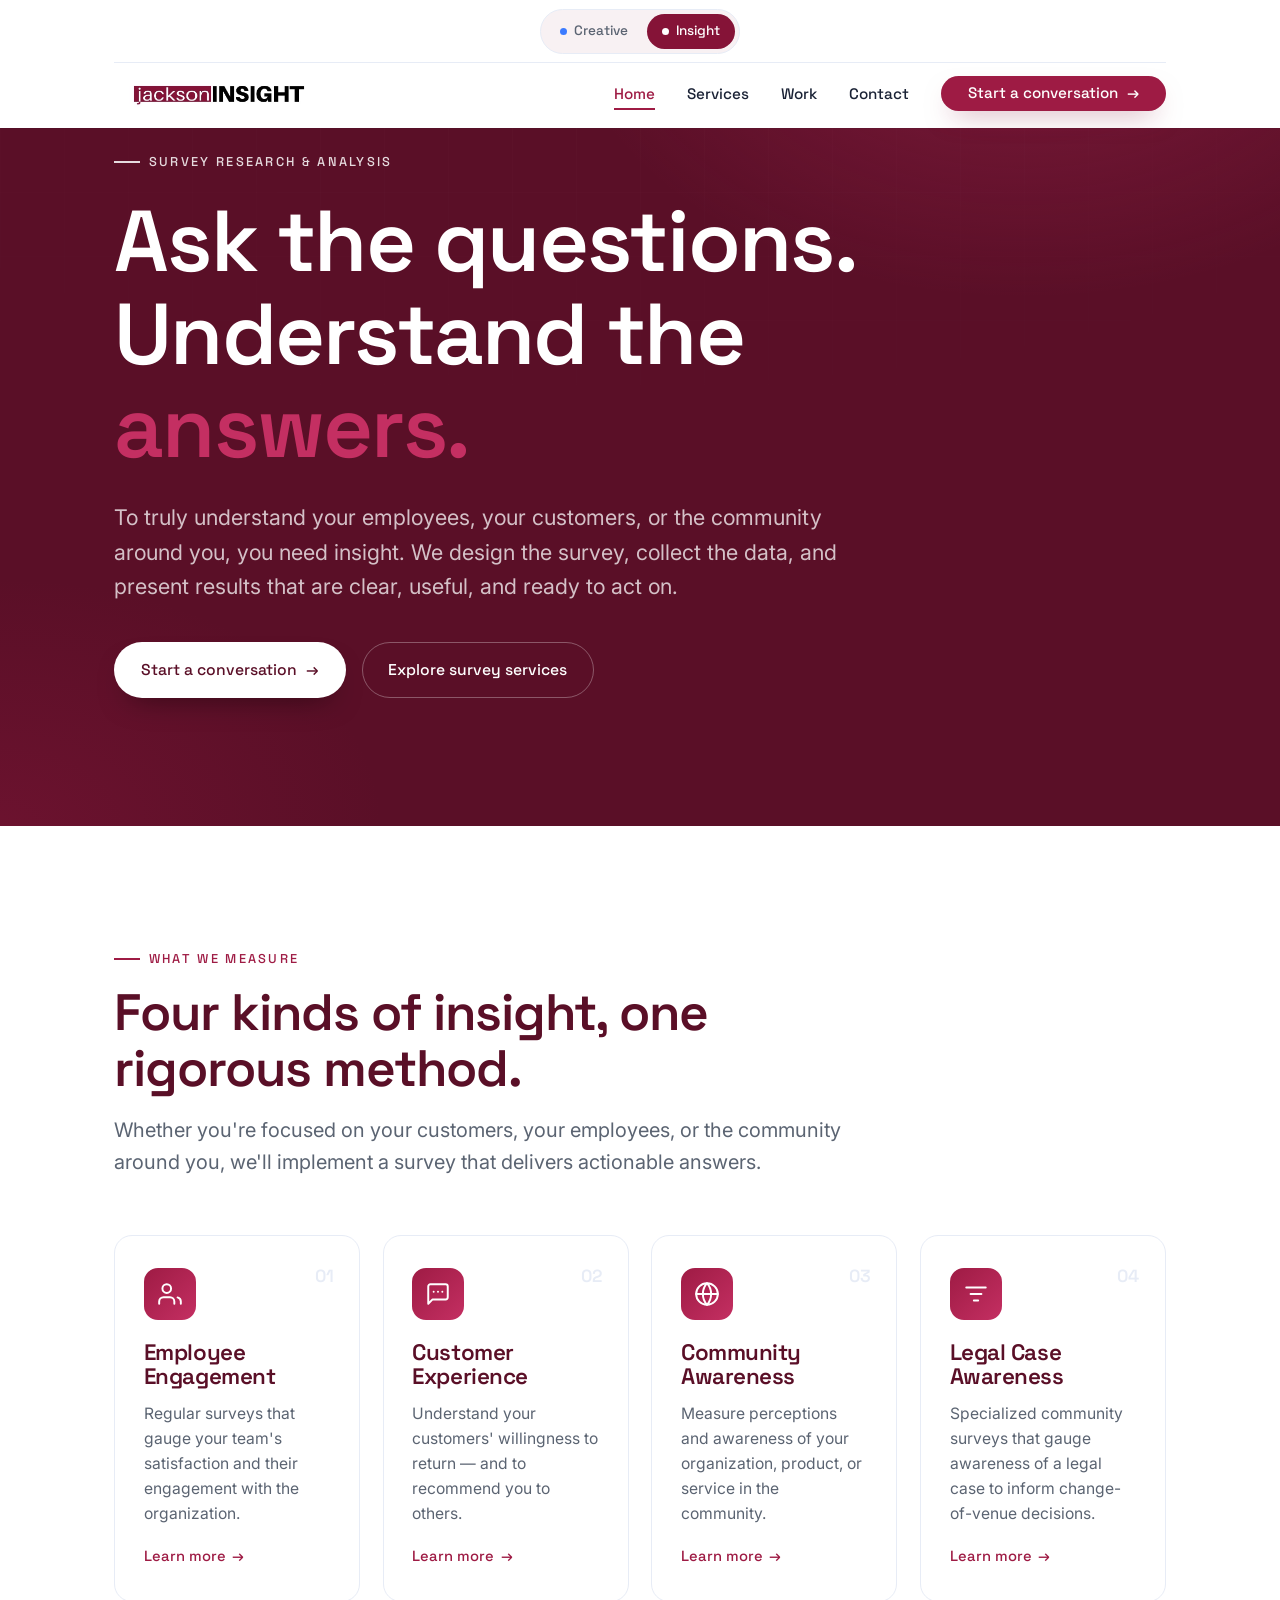
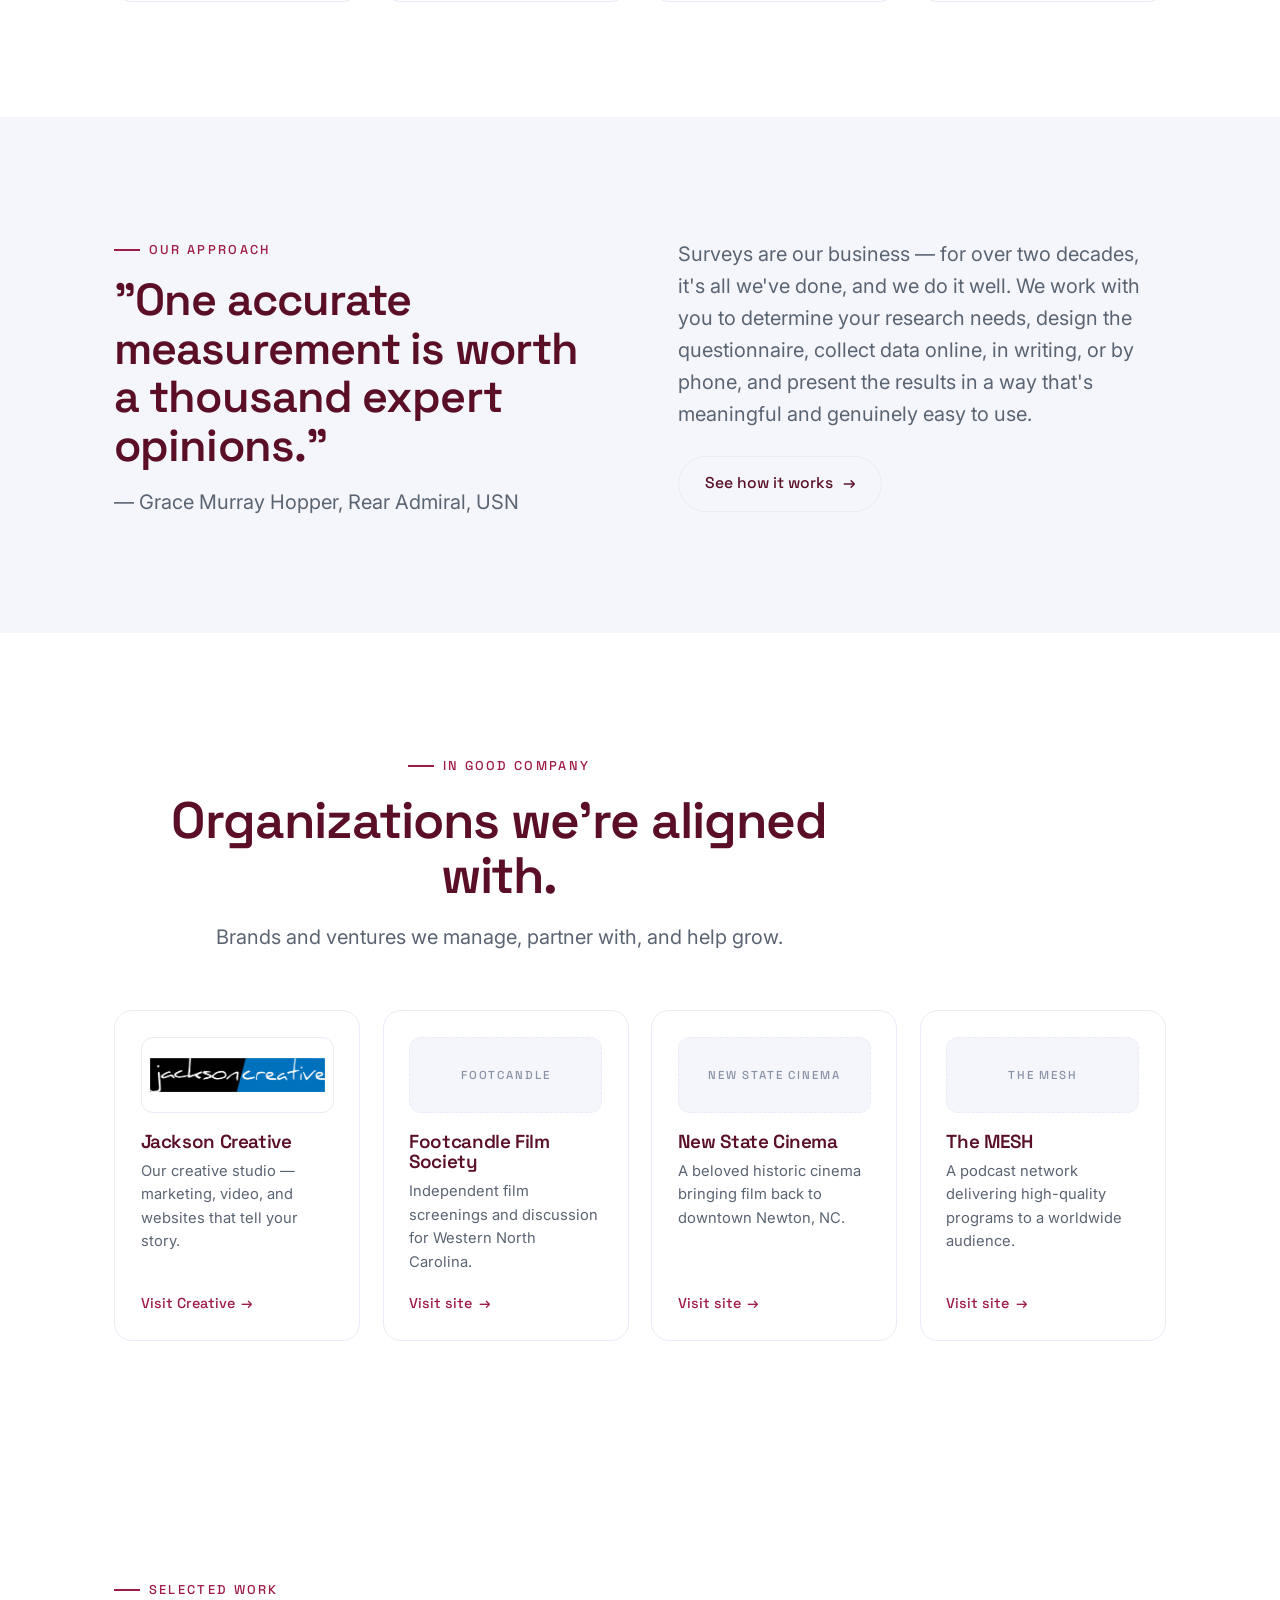
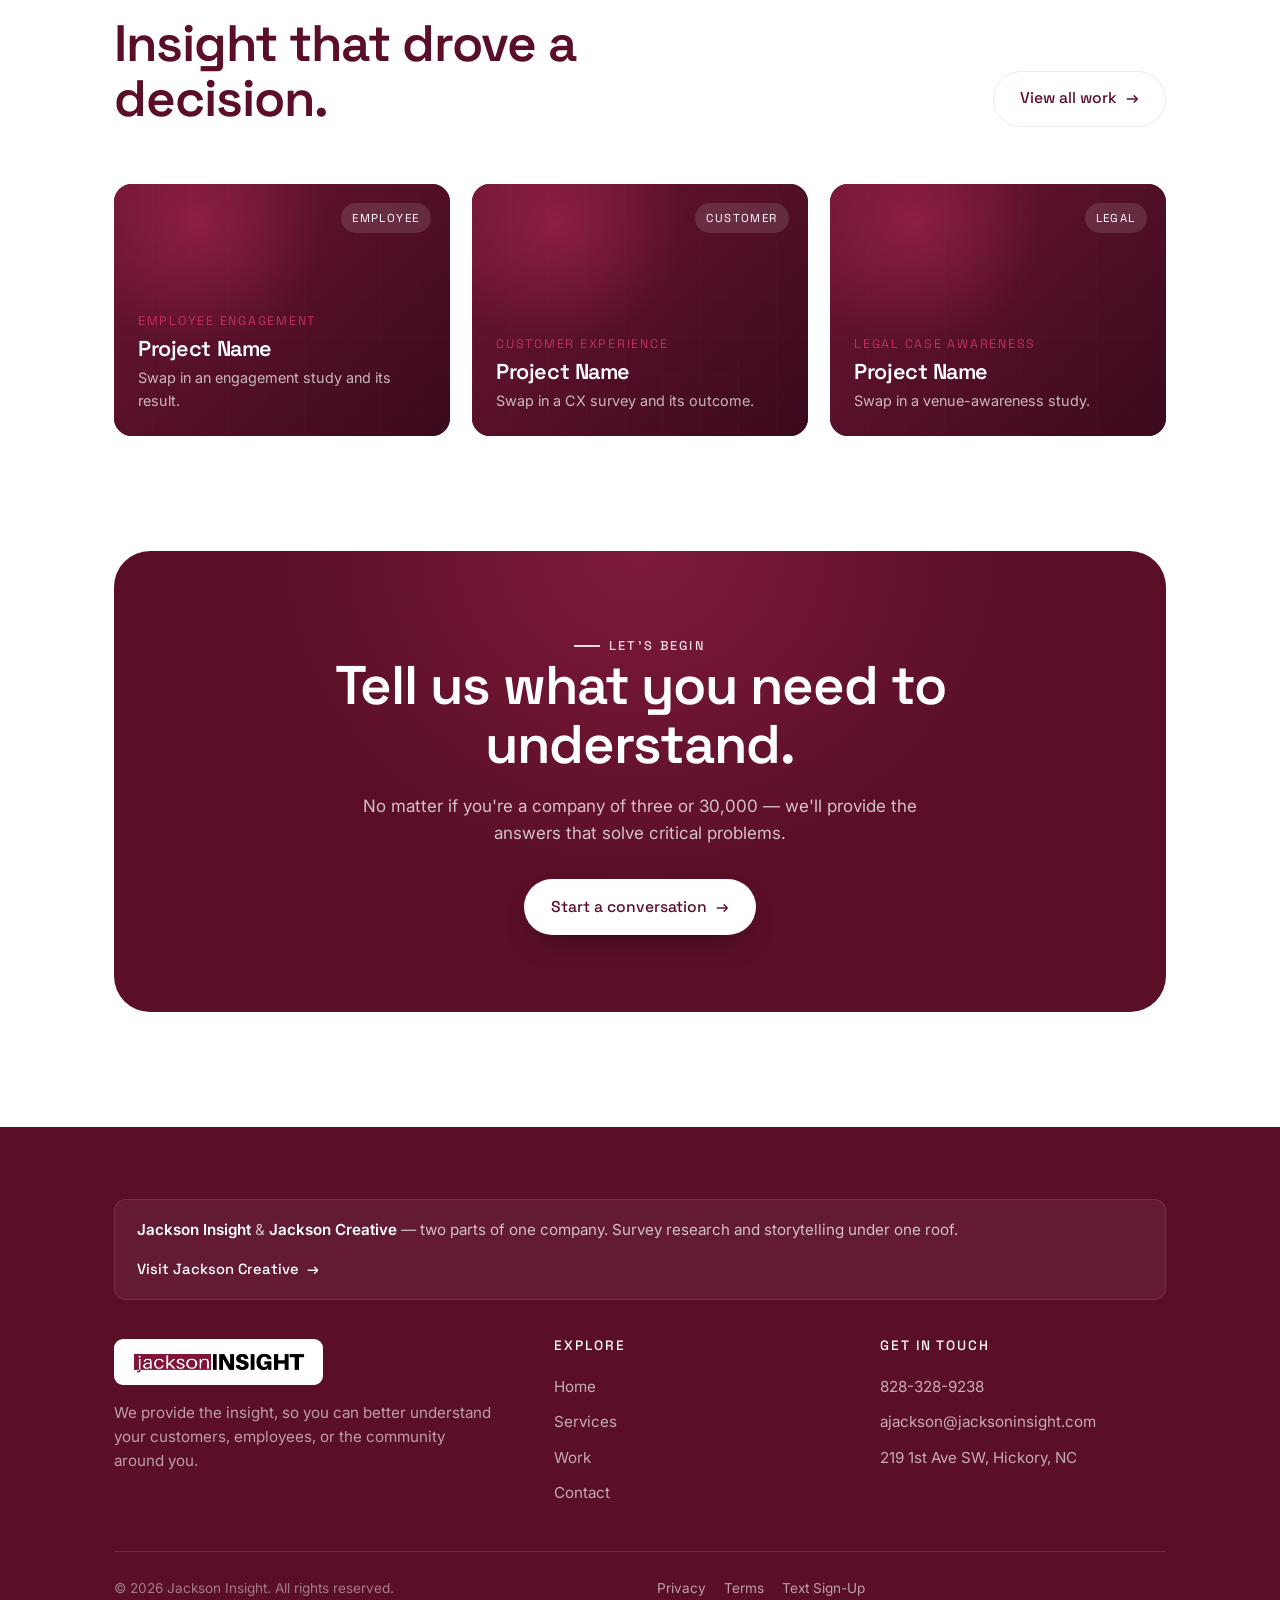
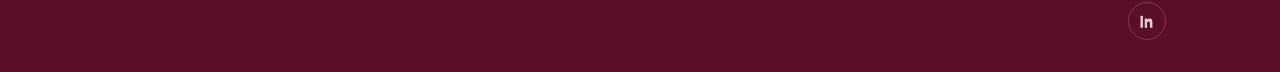
==== insight/index.html @ 883b77e4 "Initial commit: Jackson Creative + Jackson Insight website" ====
<!DOCTYPE html>
<html lang="en">
<head>
<meta charset="UTF-8" />
<meta name="viewport" content="width=device-width, initial-scale=1" />
<title>Jackson Insight — Ask the Questions. Understand the Answers.</title>
<meta name="description" content="Jackson Insight is a survey research firm in Hickory, NC. We design, run, and analyze surveys that give you actionable insight into your employees, customers, and community." />
<meta property="og:title" content="Jackson Insight — Ask the Questions. Understand the Answers." />
<meta property="og:description" content="Survey research that turns questions into actionable answers." />
<meta property="og:type" content="website" />
<link rel="preconnect" href="https://fonts.googleapis.com" />
<link rel="preconnect" href="https://fonts.gstatic.com" crossorigin />
<link href="https://fonts.googleapis.com/css2?family=Inter:wght@400;500;600&family=Space+Grotesk:wght@400;500;600;700&display=swap" rel="stylesheet" />
<link rel="stylesheet" href="../assets/styles.css" />
</head>
<body class="theme-insight">

<!-- ===== Header ===== -->
<header class="site-header">
  <div class="wrap">
    <a class="brand" href="index.html" aria-label="Jackson Insight home">
      <span class="logo-badge"><img src="../assets/jackson-insight-logo.png" alt="Jackson Insight" /></span>
    </a>
    <div class="brand-switch" role="group" aria-label="Switch between Jackson companies">
      <a class="bs-opt" data-brand="creative" href="../index.html"><span class="dot"></span>Creative</a>
      <a class="bs-opt active" data-brand="insight" href="index.html" aria-current="page"><span class="dot"></span>Insight</a>
    </div>
    <nav class="nav" aria-label="Primary">
      <button class="nav-toggle" aria-label="Toggle menu" aria-expanded="false"><span></span><span></span><span></span></button>
      <ul class="nav-links">
        <li><a href="index.html" class="active">Home</a></li>
        <li><a href="services.html">Services</a></li>
        <li><a href="work.html">Work</a></li>
        <li><a href="contact.html">Contact</a></li>
        <li><a href="contact.html" class="btn btn-primary">Start a conversation <span class="arrow">→</span></a></li>
      </ul>
    </nav>
  </div>
</header>

<main>
<!-- ===== Hero ===== -->
<section class="hero">
  <div class="wrap">
    <span class="eyebrow on-dark reveal">Survey research &amp; analysis</span>
    <h1 class="reveal d1">Ask the questions.<br>Understand the <span class="accent">answers.</span></h1>
    <p class="lead reveal d2">To truly understand your employees, your customers, or the community around you, you need insight. We design the survey, collect the data, and present results that are clear, useful, and ready to act on.</p>
    <div class="cta-row reveal d3">
      <a href="contact.html" class="btn btn-primary">Start a conversation <span class="arrow">→</span></a>
      <a href="services.html" class="btn btn-ghost">Explore survey services</a>
    </div>
  </div>
</section>

<!-- ===== Services ===== -->
<section class="section" id="services">
  <div class="wrap">
    <div class="section-head reveal">
      <span class="eyebrow">What we measure</span>
      <h2>Four kinds of insight, one rigorous method.</h2>
      <p class="lead">Whether you're focused on your customers, your employees, or the community around you, we'll implement a survey that delivers actionable answers.</p>
    </div>
    <div class="grid cols-4">

      <article class="svc-card reveal">
        <span class="num">01</span>
        <div class="icon" aria-hidden="true">
          <svg viewBox="0 0 24 24" fill="none" stroke="currentColor" stroke-width="1.8" stroke-linecap="round" stroke-linejoin="round"><path d="M16 21v-2a4 4 0 00-4-4H6a4 4 0 00-4 4v2"/><circle cx="9" cy="7" r="4"/><path d="M22 21v-2a4 4 0 00-3-3.87"/></svg>
        </div>
        <h3>Employee Engagement</h3>
        <p>Regular surveys that gauge your team's satisfaction and their engagement with the organization.</p>
        <a href="services.html#employee" class="more">Learn more <span class="arrow">→</span></a>
      </article>

      <article class="svc-card reveal d1">
        <span class="num">02</span>
        <div class="icon" aria-hidden="true">
          <svg viewBox="0 0 24 24" fill="none" stroke="currentColor" stroke-width="1.8" stroke-linecap="round" stroke-linejoin="round"><path d="M21 15a2 2 0 01-2 2H7l-4 4V5a2 2 0 012-2h14a2 2 0 012 2z"/><path d="M8 10h.01M12 10h.01M16 10h.01"/></svg>
        </div>
        <h3>Customer Experience</h3>
        <p>Understand your customers' willingness to return — and to recommend you to others.</p>
        <a href="services.html#customer" class="more">Learn more <span class="arrow">→</span></a>
      </article>

      <article class="svc-card reveal d2">
        <span class="num">03</span>
        <div class="icon" aria-hidden="true">
          <svg viewBox="0 0 24 24" fill="none" stroke="currentColor" stroke-width="1.8" stroke-linecap="round" stroke-linejoin="round"><circle cx="12" cy="12" r="10"/><path d="M2 12h20"/><path d="M12 2a15 15 0 010 20 15 15 0 010-20z"/></svg>
        </div>
        <h3>Community Awareness</h3>
        <p>Measure perceptions and awareness of your organization, product, or service in the community.</p>
        <a href="services.html#community" class="more">Learn more <span class="arrow">→</span></a>
      </article>

      <article class="svc-card reveal d3">
        <span class="num">04</span>
        <div class="icon" aria-hidden="true">
          <svg viewBox="0 0 24 24" fill="none" stroke="currentColor" stroke-width="1.8" stroke-linecap="round" stroke-linejoin="round"><path d="M3 6h18M7 12h10M10 18h4"/></svg>
        </div>
        <h3>Legal Case Awareness</h3>
        <p>Specialized community surveys that gauge awareness of a legal case to inform change-of-venue decisions.</p>
        <a href="services.html#legal" class="more">Learn more <span class="arrow">→</span></a>
      </article>

    </div>
  </div>
</section>

<!-- ===== Approach ===== -->
<section class="section" style="background:var(--off-white);">
  <div class="wrap">
    <div class="grid cols-2" style="align-items:center; gap:clamp(2rem,6vw,5rem);">
      <div class="reveal">
        <span class="eyebrow">Our approach</span>
        <h2 style="font-size:clamp(1.9rem,4vw,2.8rem); margin-top:1rem;">"One accurate measurement is worth a thousand expert opinions."</h2>
        <p class="lead" style="margin-top:1rem;">— Grace Murray Hopper, Rear Admiral, USN</p>
      </div>
      <div class="reveal d1">
        <p class="lead">Surveys are our business — for over two decades, it's all we've done, and we do it well. We work with you to determine your research needs, design the questionnaire, collect data online, in writing, or by phone, and present the results in a way that's meaningful and genuinely easy to use.</p>
        <a href="services.html" class="btn btn-outline" style="margin-top:1.6rem;">See how it works <span class="arrow">→</span></a>
      </div>
    </div>
  </div>
</section>

<!-- ===== Affiliated organizations ===== -->
<section class="section" id="family">
  <div class="wrap">
    <div class="section-head center reveal">
      <span class="eyebrow">In good company</span>
      <h2>Organizations we're aligned with.</h2>
      <p class="lead">Brands and ventures we manage, partner with, and help grow.</p>
    </div>
    <div class="grid cols-4">

      <article class="partner-card reveal">
        <div class="partner-logo" style="background:#fff; border-style:solid;"><img src="../assets/partners/jackson-creative.png" alt="Jackson Creative" /></div>
        <h3>Jackson Creative</h3>
        <p>Our creative studio — marketing, video, and websites that tell your story.</p>
        <a class="plink" href="../index.html">Visit Creative <span class="arrow">→</span></a>
      </article>

      <article class="partner-card reveal d1">
        <div class="partner-logo"><!-- Replace with <img src="../assets/partners/footcandle.png" alt="Footcandle Film Society"> -->Footcandle</div>
        <h3>Footcandle Film Society</h3>
        <p>Independent film screenings and discussion for Western North Carolina.</p>
        <a class="plink" href="https://www.footcandle.org" target="_blank" rel="noopener">Visit site <span class="arrow">→</span></a>
      </article>

      <article class="partner-card reveal d2">
        <div class="partner-logo"><!-- Replace with <img src="../assets/partners/new-state-cinema.png" alt="New State Cinema"> -->New State Cinema</div>
        <h3>New State Cinema</h3>
        <p>A beloved historic cinema bringing film back to downtown Newton, NC.</p>
        <a class="plink" href="https://www.statecinemanewton.com" target="_blank" rel="noopener">Visit site <span class="arrow">→</span></a>
      </article>

      <article class="partner-card reveal d3">
        <div class="partner-logo"><!-- Replace with <img src="../assets/partners/the-mesh.png" alt="The MESH"> -->The MESH</div>
        <h3>The MESH</h3>
        <p>A podcast network delivering high-quality programs to a worldwide audience.</p>
        <a class="plink" href="https://www.themesh.tv" target="_blank" rel="noopener">Visit site <span class="arrow">→</span></a>
      </article>

    </div>
  </div>
</section>

<!-- ===== Featured work ===== -->
<section class="section" id="work">
  <div class="wrap">
    <div class="section-head reveal" style="display:flex; justify-content:space-between; align-items:flex-end; flex-wrap:wrap; gap:1.5rem; max-width:none;">
      <div style="max-width:55ch;">
        <span class="eyebrow">Selected work</span>
        <h2>Insight that drove a decision.</h2>
      </div>
      <a href="work.html" class="btn btn-outline">View all work <span class="arrow">→</span></a>
    </div>
    <div class="grid cols-3">
      <a href="work.html" class="work-card reveal"><div class="ph"></div><span class="badge">Employee</span><div class="meta"><div class="cat">Employee Engagement</div><h3>Project Name</h3><p>Swap in an engagement study and its result.</p></div></a>
      <a href="work.html" class="work-card reveal d1"><div class="ph"></div><span class="badge">Customer</span><div class="meta"><div class="cat">Customer Experience</div><h3>Project Name</h3><p>Swap in a CX survey and its outcome.</p></div></a>
      <a href="work.html" class="work-card reveal d2"><div class="ph"></div><span class="badge">Legal</span><div class="meta"><div class="cat">Legal Case Awareness</div><h3>Project Name</h3><p>Swap in a venue-awareness study.</p></div></a>
    </div>
  </div>
</section>

<!-- ===== CTA ===== -->
<section class="section" style="padding-top:0;">
  <div class="wrap">
    <div class="cta-band reveal">
      <span class="eyebrow on-dark" style="justify-content:center;">Let's begin</span>
      <h2>Tell us what you need to understand.</h2>
      <p>No matter if you're a company of three or 30,000 — we'll provide the answers that solve critical problems.</p>
      <a href="contact.html" class="btn btn-primary">Start a conversation <span class="arrow">→</span></a>
    </div>
  </div>
</section>
</main>

<!-- ===== Footer ===== -->
<footer class="site-footer">
  <div class="wrap">
    <div class="family-strip">
      <div class="fs-text"><strong>Jackson Insight</strong> &amp; <strong>Jackson Creative</strong> — two parts of one company. Survey research and storytelling under one roof.</div>
      <a class="fs-link" href="../index.html">Visit Jackson Creative <span class="arrow">→</span></a>
    </div>
    <div class="footer-top">
      <div>
        <a class="brand" href="index.html"><span class="logo-badge"><img src="../assets/jackson-insight-logo.png" alt="Jackson Insight" /></span></a>
        <p class="footer-blurb">We provide the insight, so you can better understand your customers, employees, or the community around you.</p>
      </div>
      <div class="footer-col">
        <h4>Explore</h4>
        <a href="index.html">Home</a>
        <a href="services.html">Services</a>
        <a href="work.html">Work</a>
        <a href="contact.html">Contact</a>
      </div>
      <div class="footer-col">
        <h4>Get in touch</h4>
        <a href="tel:828-328-9238">828-328-9238</a>
        <a href="mailto:ajackson@jacksoninsight.com">ajackson@jacksoninsight.com</a>
        <a href="https://maps.google.com/?q=219+1st+Ave+SW+Hickory+NC+28602" target="_blank" rel="noopener">219 1st Ave SW, Hickory, NC</a>
      </div>
    </div>
    <div class="footer-bottom">
      <span>© <span id="year">2026</span> Jackson Insight. All rights reserved.</span>
      <span style="display:flex; gap:1.1rem;"><a href="privacy.html" style="color:rgba(255,255,255,.6);">Privacy</a><a href="terms.html" style="color:rgba(255,255,255,.6);">Terms</a><a href="text-signup.html" style="color:rgba(255,255,255,.6);">Text Sign-Up</a></span>
      <div class="socials">
        <a href="https://www.linkedin.com/company/jackson-creative/" target="_blank" rel="noopener" aria-label="LinkedIn"><svg viewBox="0 0 24 24" fill="currentColor"><path d="M6.94 7A1.94 1.94 0 113 7a1.94 1.94 0 013.94 0zM3.3 8.5h3.3V21H3.3V8.5zM9 8.5h3.16v1.7h.05c.44-.83 1.5-1.7 3.1-1.7 3.3 0 3.9 2.17 3.9 5V21h-3.3v-5.3c0-1.26 0-2.9-1.76-2.9s-2.03 1.37-2.03 2.8V21H9V8.5z"/></svg></a>
      </div>
    </div>
  </div>
</footer>

<script src="../assets/script.js"></script>
</body>
</html>
---- assets/styles.css ----
/* ============================================================
   Jackson Creative — Shared Stylesheet
   Palette: blue / black / white
   ============================================================ */

/* ---------- Design tokens ---------- */
:root {
  --black:      #0A0F1C;
  --black-soft: #111829;
  --ink:        #1A2235;
  --blue:       #1E54E8;
  --blue-bright:#3B7BFF;
  --blue-deep:  #0B2A8A;

  /* Fixed per-company brand colors (used by the toggle, independent of theme) */
  --c-creative:        #1E54E8;
  --c-creative-bright: #3B7BFF;
  --c-insight:         #851337;
  --c-insight-bright:  #B01E4B;
  --white:      #FFFFFF;
  --off-white:  #F4F6FB;
  --mist:       #E7ECF6;
  --gray:       #5B6472;
  --gray-light: #8A93A6;

  --maxw: 1180px;
  --pad: clamp(1.25rem, 5vw, 4rem);
  --radius: 18px;
  --radius-sm: 12px;

  --shadow: 0 18px 50px -20px rgba(10, 15, 28, 0.35);
  --shadow-soft: 0 10px 30px -16px rgba(10, 15, 28, 0.25);

  --ease: cubic-bezier(0.22, 1, 0.36, 1);

  --font-head: "Space Grotesk", "Segoe UI", system-ui, sans-serif;
  --font-body: "Inter", "Segoe UI", system-ui, sans-serif;
}

/* ---------- Reset ---------- */
*, *::before, *::after { box-sizing: border-box; margin: 0; padding: 0; }
html { scroll-behavior: smooth; -webkit-text-size-adjust: 100%; }
body {
  font-family: var(--font-body);
  color: var(--ink);
  background: var(--white);
  line-height: 1.6;
  font-size: 17px;
  overflow-x: hidden;
  -webkit-font-smoothing: antialiased;
}
img { max-width: 100%; display: block; }
a { color: inherit; text-decoration: none; }
ul { list-style: none; }

h1, h2, h3, h4 {
  font-family: var(--font-head);
  font-weight: 600;
  line-height: 1.08;
  letter-spacing: -0.02em;
  color: var(--black);
}

/* ---------- Layout helpers ---------- */
.wrap { width: 100%; max-width: var(--maxw); margin-inline: auto; padding-inline: var(--pad); }
.section { padding-block: clamp(4rem, 9vw, 8rem); }
.eyebrow {
  display: inline-flex; align-items: center; gap: .55rem;
  font-family: var(--font-head);
  font-size: .8rem; font-weight: 500; letter-spacing: .18em; text-transform: uppercase;
  color: var(--blue);
}
.eyebrow::before {
  content: ""; width: 26px; height: 2px; background: var(--blue); display: inline-block;
}
.eyebrow.on-dark { color: var(--blue-bright); }
.eyebrow.on-dark::before { background: var(--blue-bright); }

.lead { font-size: clamp(1.05rem, 1.6vw, 1.25rem); color: var(--gray); max-width: 60ch; }
.center { text-align: center; }
.center .lead, .center .eyebrow { margin-inline: auto; }

/* ---------- Buttons ---------- */
.btn {
  display: inline-flex; align-items: center; gap: .6rem;
  font-family: var(--font-head); font-weight: 500; font-size: .98rem;
  padding: .9rem 1.6rem; border-radius: 100px; border: 1.5px solid transparent;
  cursor: pointer; transition: transform .3s var(--ease), background .3s var(--ease), color .3s var(--ease), box-shadow .3s var(--ease);
  white-space: nowrap;
}
.btn .arrow { transition: transform .3s var(--ease); }
.btn:hover .arrow { transform: translateX(4px); }
.btn-primary { background: var(--blue); color: var(--white); box-shadow: 0 12px 28px -12px rgba(30,84,232,.7); }
.btn-primary:hover { background: var(--blue-deep); transform: translateY(-2px); }
.btn-ghost { border-color: rgba(255,255,255,.3); color: var(--white); }
.btn-ghost:hover { border-color: var(--white); background: rgba(255,255,255,.08); transform: translateY(-2px); }
.btn-dark { background: var(--black); color: var(--white); }
.btn-dark:hover { background: var(--ink); transform: translateY(-2px); }
.btn-outline { border-color: var(--mist); color: var(--black); }
.btn-outline:hover { border-color: var(--blue); color: var(--blue); transform: translateY(-2px); }

/* ============================================================
   Header / Nav
   ============================================================ */
.site-header {
  position: fixed; inset: 0 0 auto 0; z-index: 100;
  transition: background .35s var(--ease), box-shadow .35s var(--ease), backdrop-filter .35s var(--ease);
}
.site-header .wrap {
  display: grid; align-items: center;
  grid-template-columns: 1fr auto;
  grid-template-areas:
    "switch switch"
    "rule   rule"
    "brand  nav";
  grid-template-rows: auto 1px auto;
  column-gap: 1rem; row-gap: 8px;
  padding-block: 9px 11px;
}
.site-header .brand { grid-area: brand; }
.site-header .nav { grid-area: nav; justify-self: end; }
.site-header .brand-switch { grid-area: switch; justify-self: center; }
/* thin divider between the toggle strip and the main header row */
.site-header .wrap::after {
  content: ""; grid-area: rule; height: 1px; align-self: center;
  background: rgba(255,255,255,.14); pointer-events: none;
}
.site-header.scrolled .wrap::after { background: var(--mist); }
.site-header.scrolled {
  background: rgba(255,255,255,.85);
  backdrop-filter: saturate(180%) blur(14px);
  box-shadow: 0 1px 0 rgba(10,15,28,.07);
}

.brand { display: flex; align-items: center; gap: .65rem; font-family: var(--font-head); font-weight: 600; font-size: 1.18rem; letter-spacing: -.01em; }
.brand .logo-img { height: 34px; width: auto; }
.brand .logo-mark {
  display: inline-grid; place-items: center; width: 38px; height: 38px; border-radius: 10px;
  background: var(--blue); color: #fff; font-family: var(--font-head); font-weight: 700; font-size: 1.05rem;
}
.brand .logo-text { color: var(--black); }
.brand .logo-text span { color: var(--blue); }

/* color states for header text */
.site-header:not(.scrolled).over-dark .brand .logo-text { color: #fff; }
.site-header:not(.scrolled).over-dark .nav-links a { color: rgba(255,255,255,.82); }
.site-header:not(.scrolled).over-dark .nav-toggle span { background: #fff; }

.nav { display: flex; align-items: center; gap: 2.2rem; }
.nav-links { display: flex; align-items: center; gap: 2rem; }
.nav-links a {
  font-family: var(--font-head); font-size: .95rem; font-weight: 500; color: var(--ink);
  position: relative; padding-block: .3rem; transition: color .25s var(--ease);
}
.nav-links a:not(.btn)::after {
  content: ""; position: absolute; left: 0; bottom: -2px; height: 2px; width: 0; background: var(--blue);
  transition: width .3s var(--ease);
}
.nav-links a:not(.btn):hover::after, .nav-links a:not(.btn).active::after { width: 100%; }
.nav-links a:not(.btn):hover, .nav-links a:not(.btn).active { color: var(--blue); }

.nav-toggle { display: none; flex-direction: column; gap: 5px; background: none; border: 0; cursor: pointer; padding: 8px; }
.nav-toggle span { width: 26px; height: 2px; background: var(--black); border-radius: 2px; transition: transform .3s var(--ease), opacity .3s var(--ease); }
.nav-toggle.open span:nth-child(1) { transform: translateY(7px) rotate(45deg); }
.nav-toggle.open span:nth-child(2) { opacity: 0; }
.nav-toggle.open span:nth-child(3) { transform: translateY(-7px) rotate(-45deg); }

@media (max-width: 860px) {
  .nav-toggle { display: flex; z-index: 120; }
  .nav { gap: 0; }
  .nav-links {
    position: fixed; inset: 0 0 0 auto; width: min(82vw, 360px);
    background: var(--black); flex-direction: column; align-items: flex-start; justify-content: center;
    gap: 1.4rem; padding: 2rem var(--pad); transform: translateX(100%); transition: transform .4s var(--ease);
  }
  .nav-links.open { transform: translateX(0); box-shadow: var(--shadow); }
  .nav-links a { color: #fff !important; font-size: 1.5rem; }
  .nav-links .btn { margin-top: .5rem; }
  body.menu-open { overflow: hidden; }
}

/* ============================================================
   Hero
   ============================================================ */
.hero {
  position: relative; background: var(--black); color: #fff; overflow: hidden;
  padding-top: clamp(8rem, 16vh, 11rem); padding-bottom: clamp(5rem, 10vw, 8rem);
}
.hero::before {
  content: ""; position: absolute; inset: 0; z-index: 1;
  background:
    radial-gradient(60% 60% at 80% 0%, rgba(59,123,255,.30), transparent 60%),
    radial-gradient(50% 50% at 0% 100%, rgba(30,84,232,.22), transparent 60%);
  pointer-events: none;
}
.hero::after {
  content: ""; position: absolute; inset: 0; z-index: 1; opacity: .4; pointer-events: none;
  background-image: linear-gradient(rgba(255,255,255,.045) 1px, transparent 1px),
                    linear-gradient(90deg, rgba(255,255,255,.045) 1px, transparent 1px);
  background-size: 64px 64px;
  mask-image: radial-gradient(120% 80% at 50% 0%, #000, transparent 75%);
}

/* Looping background video (optional — drop assets/hero.mp4 in to activate) */
.hero-media { position: absolute; inset: 0; z-index: 0; overflow: hidden; background: var(--black); }
.hero-video { width: 100%; height: 100%; object-fit: cover; display: block; }
.hero-scrim {
  position: absolute; inset: 0;
  background: linear-gradient(180deg, rgba(10,15,28,.68) 0%, rgba(10,15,28,.74) 55%, rgba(10,15,28,.86) 100%);
}
@media (prefers-reduced-motion: reduce) { .hero-video { display: none; } }
.hero .wrap { position: relative; z-index: 2; }
.hero h1 {
  color: #fff; font-size: clamp(2.6rem, 7vw, 5.4rem); font-weight: 600; max-width: 16ch;
  margin-top: 1.4rem;
}
.hero h1 .accent { color: var(--blue-bright); }
.hero p.lead { color: rgba(255,255,255,.74); margin-top: 1.6rem; font-size: clamp(1.08rem, 1.8vw, 1.35rem); }
.hero .cta-row { display: flex; flex-wrap: wrap; gap: 1rem; margin-top: 2.4rem; }
.hero .stats { display: flex; flex-wrap: wrap; gap: clamp(2rem, 6vw, 4.5rem); margin-top: clamp(3rem, 7vw, 5rem); padding-top: 2.2rem; border-top: 1px solid rgba(255,255,255,.12); }
.hero .stat .num { font-family: var(--font-head); font-size: clamp(1.8rem, 4vw, 2.6rem); font-weight: 600; color: #fff; }
.hero .stat .label { font-size: .9rem; color: rgba(255,255,255,.6); letter-spacing: .02em; }

/* generic dark page banner (interior pages) */
.page-hero { background: var(--black); color: #fff; position: relative; overflow: hidden;
  padding-top: clamp(8rem, 15vh, 10rem); padding-bottom: clamp(3.5rem, 7vw, 5.5rem); }
.page-hero::before { content:""; position:absolute; inset:0;
  background: radial-gradient(55% 70% at 85% 0%, rgba(59,123,255,.28), transparent 60%); pointer-events:none; }
.page-hero .wrap { position: relative; z-index: 2; }
.page-hero h1 { color:#fff; font-size: clamp(2.4rem, 6vw, 4.2rem); margin-top: 1rem; }
.page-hero p.lead { color: rgba(255,255,255,.74); margin-top: 1.2rem; }

/* ============================================================
   Service cards
   ============================================================ */
.section-head { max-width: 70ch; margin-bottom: clamp(2.4rem, 5vw, 3.6rem); }
.section-head h2 { font-size: clamp(2rem, 4.4vw, 3.2rem); margin-top: 1rem; }
.section-head p { margin-top: 1.1rem; }

.grid { display: grid; gap: 1.4rem; }
.grid.cols-2 { grid-template-columns: repeat(2, 1fr); }
.grid.cols-3 { grid-template-columns: repeat(3, 1fr); }
.grid.cols-4 { grid-template-columns: repeat(4, 1fr); }
@media (max-width: 980px){ .grid.cols-4, .grid.cols-3 { grid-template-columns: repeat(2,1fr);} }
@media (max-width: 640px){ .grid.cols-2, .grid.cols-3, .grid.cols-4 { grid-template-columns: 1fr; } }

.svc-card {
  position: relative; background: var(--white); border: 1px solid var(--mist); border-radius: var(--radius);
  padding: 2rem 1.8rem; overflow: hidden; transition: transform .4s var(--ease), box-shadow .4s var(--ease), border-color .4s var(--ease);
  display: flex; flex-direction: column; min-height: 100%;
}
.svc-card::after {
  content: ""; position: absolute; left: 0; top: 0; height: 3px; width: 0; background: var(--blue);
  transition: width .4s var(--ease);
}
.svc-card:hover { transform: translateY(-6px); box-shadow: var(--shadow); border-color: transparent; }
.svc-card:hover::after { width: 100%; }
.svc-card .icon {
  width: 52px; height: 52px; border-radius: 14px; display: grid; place-items: center;
  background: linear-gradient(135deg, var(--blue), var(--blue-bright)); color: #fff; margin-bottom: 1.3rem;
}
.svc-card .icon svg { width: 26px; height: 26px; }
.svc-card .num { position: absolute; top: 1.6rem; right: 1.6rem; font-family: var(--font-head); font-weight: 600; color: var(--mist); font-size: 1.1rem; }
.svc-card h3 { font-size: 1.4rem; }
.svc-card p { margin-top: .7rem; color: var(--gray); font-size: .98rem; }
.svc-card .more { margin-top: auto; padding-top: 1.2rem; color: var(--blue); font-family: var(--font-head); font-weight: 500; font-size: .92rem; display: inline-flex; gap: .4rem; align-items: center; }

/* detailed service rows (Services page) */
.svc-row { display: grid; grid-template-columns: 1.1fr 1fr; gap: clamp(2rem,5vw,4rem); align-items: center; padding-block: clamp(2.5rem,5vw,4rem); border-top: 1px solid var(--mist); }
.svc-row:nth-child(even) .svc-visual { order: -1; }
.svc-row .tag { font-family: var(--font-head); color: var(--blue); font-weight: 600; font-size: .9rem; letter-spacing:.04em; }
.svc-row h3 { font-size: clamp(1.6rem, 3.2vw, 2.3rem); margin-top: .6rem; }
.svc-row p { margin-top: 1rem; color: var(--gray); }
.svc-row ul.ticks { margin-top: 1.3rem; display: grid; gap: .6rem; }
.svc-row ul.ticks li { position: relative; padding-left: 1.7rem; color: var(--ink); font-size: .97rem; }
.svc-row ul.ticks li::before { content: ""; position: absolute; left: 0; top: .55em; width: 8px; height: 8px; border-radius: 50%; background: var(--blue); }
.svc-visual {
  aspect-ratio: 4/3; border-radius: var(--radius); background: var(--black); position: relative; overflow: hidden;
  display: grid; place-items: center;
}
.svc-visual::before { content:""; position:absolute; inset:0; background: radial-gradient(60% 80% at 30% 20%, rgba(59,123,255,.35), transparent 60%); }
.svc-visual .glyph { position: relative; color: rgba(255,255,255,.92); width: 30%; max-width: 110px; }
@media (max-width: 760px){ .svc-row { grid-template-columns: 1fr; } .svc-row:nth-child(even) .svc-visual { order: 0; } }

/* ============================================================
   Work / case cards
   ============================================================ */
.work-card {
  display: block; border-radius: var(--radius); overflow: hidden; background: var(--black);
  position: relative; aspect-ratio: 4/3; transition: transform .4s var(--ease), box-shadow .4s var(--ease);
}
.work-card:hover { transform: translateY(-6px); box-shadow: var(--shadow); }
.work-card .ph {
  position: absolute; inset: 0;
  background:
    radial-gradient(70% 90% at 25% 15%, rgba(59,123,255,.4), transparent 55%),
    linear-gradient(135deg, var(--black-soft), var(--ink));
}
.work-card .ph::after {
  content: ""; position: absolute; inset: 0; opacity: .25;
  background-image: linear-gradient(rgba(255,255,255,.06) 1px, transparent 1px), linear-gradient(90deg, rgba(255,255,255,.06) 1px, transparent 1px);
  background-size: 38px 38px;
}
.work-card .meta { position: absolute; inset: auto 0 0 0; z-index: 2; padding: 1.5rem; color: #fff; }
.work-card .cat { font-family: var(--font-head); font-size: .78rem; letter-spacing: .14em; text-transform: uppercase; color: var(--blue-bright); }
.work-card h3 { color: #fff; font-size: 1.35rem; margin-top: .35rem; }
.work-card p { color: rgba(255,255,255,.7); font-size: .9rem; margin-top: .35rem; }
.work-card .badge { position: absolute; top: 1.2rem; right: 1.2rem; z-index: 2; background: rgba(255,255,255,.12); backdrop-filter: blur(6px); color: #fff; font-size: .72rem; font-family: var(--font-head); letter-spacing: .12em; text-transform: uppercase; padding: .35rem .7rem; border-radius: 100px; }

/* ============================================================
   CTA band
   ============================================================ */
.cta-band { background: var(--black); color: #fff; position: relative; overflow: hidden; border-radius: clamp(20px, 4vw, 36px); padding: clamp(2.6rem, 6vw, 5rem); text-align: center; }
.cta-band::before { content:""; position:absolute; inset:0; background: radial-gradient(60% 120% at 50% 0%, rgba(59,123,255,.32), transparent 60%); }
.cta-band > * { position: relative; z-index: 2; }
.cta-band h2 { color: #fff; font-size: clamp(2rem, 5vw, 3.4rem); max-width: 18ch; margin-inline: auto; }
.cta-band p { color: rgba(255,255,255,.74); margin: 1.2rem auto 2rem; max-width: 52ch; }

/* ============================================================
   Contact
   ============================================================ */
.contact-grid { display: grid; grid-template-columns: 1fr 1.1fr; gap: clamp(2rem, 6vw, 4.5rem); align-items: start; }
@media (max-width: 860px){ .contact-grid { grid-template-columns: 1fr; } }
.contact-info .item { padding-block: 1.3rem; border-top: 1px solid var(--mist); }
.contact-info .item:first-of-type { border-top: 0; }
.contact-info .item .k { font-family: var(--font-head); font-size: .8rem; letter-spacing: .14em; text-transform: uppercase; color: var(--gray-light); }
.contact-info .item .v { font-size: 1.15rem; margin-top: .3rem; color: var(--black); font-weight: 500; }
.contact-info .item a.v:hover { color: var(--blue); }
.socials { display: flex; gap: .7rem; margin-top: 1.5rem; }
.socials a { width: 42px; height: 42px; border-radius: 50%; border: 1px solid var(--mist); display: grid; place-items: center; color: var(--ink); transition: all .3s var(--ease); }
.socials a:hover { background: var(--blue); border-color: var(--blue); color: #fff; transform: translateY(-3px); }
.socials a svg { width: 18px; height: 18px; }

.form-card { background: var(--off-white); border: 1px solid var(--mist); border-radius: var(--radius); padding: clamp(1.6rem, 4vw, 2.6rem); }
.field { margin-bottom: 1.2rem; }
.field label { display: block; font-family: var(--font-head); font-size: .85rem; font-weight: 500; color: var(--ink); margin-bottom: .5rem; }
.field input, .field select, .field textarea {
  width: 100%; font-family: var(--font-body); font-size: 1rem; color: var(--black);
  background: #fff; border: 1.5px solid var(--mist); border-radius: var(--radius-sm); padding: .85rem 1rem; transition: border-color .25s var(--ease), box-shadow .25s var(--ease);
}
.field input:focus, .field select:focus, .field textarea:focus { outline: none; border-color: var(--blue); box-shadow: 0 0 0 4px rgba(30,84,232,.12); }
.field textarea { resize: vertical; min-height: 130px; }
.field-row { display: grid; grid-template-columns: 1fr 1fr; gap: 1.2rem; }
@media (max-width: 520px){ .field-row { grid-template-columns: 1fr; } }
.form-note { font-size: .85rem; color: var(--gray-light); margin-top: .4rem; }
.form-status { display: none; margin-top: 1rem; padding: .9rem 1.1rem; border-radius: var(--radius-sm); font-size: .95rem; }
.form-status.ok { display: block; background: #e7f3ec; color: #1a7a44; }
.form-status.err { display: block; background: #fdecec; color: #b5302b; }

/* ============================================================
   Footer
   ============================================================ */
.site-footer { background: var(--black); color: rgba(255,255,255,.7); padding-block: clamp(3rem, 6vw, 4.5rem) 2rem; }
.footer-top { display: grid; grid-template-columns: 1.4fr 1fr 1fr; gap: 2.5rem; padding-bottom: 2.5rem; border-bottom: 1px solid rgba(255,255,255,.12); }
@media (max-width: 760px){ .footer-top { grid-template-columns: 1fr; gap: 1.8rem; } }
.site-footer .brand .logo-text { color: #fff; }
.footer-blurb { margin-top: 1rem; max-width: 38ch; color: rgba(255,255,255,.6); font-size: .95rem; }
.footer-col h4 { color: #fff; font-size: .85rem; letter-spacing: .14em; text-transform: uppercase; margin-bottom: 1rem; font-weight: 500; }
.footer-col a { display: block; color: rgba(255,255,255,.65); padding-block: .35rem; font-size: .95rem; transition: color .2s var(--ease); }
.footer-col a:hover { color: #fff; }
.footer-bottom { display: flex; flex-wrap: wrap; justify-content: space-between; gap: 1rem; padding-top: 1.6rem; font-size: .85rem; color: rgba(255,255,255,.45); }
.footer-bottom .socials a { border-color: rgba(255,255,255,.18); color: rgba(255,255,255,.8); width: 38px; height: 38px; }
.footer-bottom .socials a:hover { background: var(--blue); border-color: var(--blue); color: #fff; }

/* ============================================================
   Scroll reveal
   ============================================================ */
.reveal { opacity: 0; transform: translateY(26px); transition: opacity .7s var(--ease), transform .7s var(--ease); }
.reveal.in { opacity: 1; transform: none; }
.reveal.d1 { transition-delay: .08s; } .reveal.d2 { transition-delay: .16s; } .reveal.d3 { transition-delay: .24s; } .reveal.d4 { transition-delay: .32s; }
@media (prefers-reduced-motion: reduce){ .reveal { opacity: 1; transform: none; transition: none; } html { scroll-behavior: auto; } }

/* ============================================================
   Brand toggle (Creative <-> Insight)
   ============================================================ */
.site-header .wrap { position: relative; }

.brand-switch {
  display: inline-flex; align-items: center; gap: 3px;
  padding: 4px; border-radius: 100px;
  background: rgba(255,255,255,.08); border: 1px solid rgba(255,255,255,.18);
  backdrop-filter: blur(6px); transition: background .35s var(--ease), border-color .35s var(--ease);
}
.site-header.scrolled .brand-switch { background: rgba(10,15,28,.04); border-color: var(--mist); }

.bs-opt {
  display: inline-flex; align-items: center; gap: .45rem;
  font-family: var(--font-head); font-weight: 500; font-size: .85rem;
  padding: .4rem .95rem; border-radius: 100px; white-space: nowrap;
  color: rgba(255,255,255,.72); transition: color .25s var(--ease), background .25s var(--ease);
}
.site-header.scrolled .bs-opt { color: var(--gray); }
.bs-opt .dot { width: 7px; height: 7px; border-radius: 50%; flex: none; }
.bs-opt[data-brand="creative"] .dot { background: var(--c-creative-bright); }
.bs-opt[data-brand="insight"]  .dot { background: var(--c-insight-bright); }
.bs-opt:hover { color: #fff; }
.site-header.scrolled .bs-opt:hover { color: var(--black); }
.bs-opt.active { color: #fff !important; }
.bs-opt.active[data-brand="creative"] { background: var(--c-creative); }
.bs-opt.active[data-brand="insight"]  { background: var(--c-insight); }
.bs-opt.active .dot { background: #fff; }

@media (max-width: 980px) {
  /* trim the Creative wordmark to the mark only so the row stays tidy */
  .site-header .brand .logo-text { display: none; }
}
@media (max-width: 420px) {
  .bs-opt { padding: .4rem .7rem; font-size: .8rem; }
}

/* ============================================================
   Family / sibling-company footer strip
   ============================================================ */
.family-strip {
  display: flex; flex-wrap: wrap; align-items: center; justify-content: space-between; gap: 1rem;
  margin-bottom: 2.4rem; padding: 1.1rem 1.4rem; border-radius: var(--radius-sm);
  background: rgba(255,255,255,.05); border: 1px solid rgba(255,255,255,.1);
}
.family-strip .fs-text { color: rgba(255,255,255,.72); font-size: .95rem; }
.family-strip .fs-text strong { color: #fff; font-weight: 600; }
.family-strip a.fs-link { display: inline-flex; align-items: center; gap: .5rem; font-family: var(--font-head); font-weight: 500; font-size: .92rem; color: #fff; }
.family-strip a.fs-link .arrow { transition: transform .3s var(--ease); }
.family-strip a.fs-link:hover .arrow { transform: translateX(4px); }

/* ============================================================
   Affiliated organizations strip
   ============================================================ */
.partner-card {
  display: flex; flex-direction: column; background: var(--white);
  border: 1px solid var(--mist); border-radius: var(--radius); padding: 1.6rem;
  transition: transform .4s var(--ease), box-shadow .4s var(--ease), border-color .4s var(--ease);
  min-height: 100%;
}
.partner-card:hover { transform: translateY(-6px); box-shadow: var(--shadow); border-color: transparent; }
.partner-logo {
  height: 76px; display: grid; place-items: center; margin-bottom: 1.2rem;
  background: var(--off-white); border: 1px dashed var(--mist); border-radius: var(--radius-sm);
  color: var(--gray-light); font-family: var(--font-head); font-weight: 500; font-size: .72rem;
  letter-spacing: .16em; text-transform: uppercase; text-align: center; padding: .5rem;
}
.partner-logo img { max-height: 52px; width: auto; }
.partner-card h3 { font-size: 1.18rem; }
.partner-card p { margin-top: .45rem; color: var(--gray); font-size: .92rem; }
.partner-card .plink {
  margin-top: auto; padding-top: 1.1rem; color: var(--blue);
  font-family: var(--font-head); font-weight: 500; font-size: .9rem;
  display: inline-flex; align-items: center; gap: .4rem;
}
.partner-card .plink .arrow { transition: transform .3s var(--ease); }
.partner-card:hover .plink .arrow { transform: translateX(4px); }

/* ============================================================
   Logo badge (image wordmark on a white chip)
   ============================================================ */
.brand .logo-badge { display: inline-flex; align-items: center; background: #fff; padding: 6px 11px; border-radius: 9px; }
.brand .logo-badge img { height: 34px; width: auto; display: block; }
@media (max-width: 420px) { .brand .logo-badge { padding: 4px 6px; } .brand .logo-badge img { height: 28px; } .brand .logo-img { height: 28px; } }

/* ============================================================
   Insight theme — white & burgundy (#851337)
   ============================================================ */
.theme-insight {
  --black:      #5A0F27;   /* deep burgundy: hero, CTA, footer, headings */
  --black-soft: #6E1533;
  --blue:       #9E1B44;   /* burgundy accent: links, buttons, icons */
  --blue-bright:#C42F62;
  --blue-deep:  #7A1236;
}
/* burgundy decorative glows (replacing the blue radial accents) */
.theme-insight .hero::before {
  background: radial-gradient(60% 60% at 80% 0%, rgba(196,47,98,.32), transparent 60%),
              radial-gradient(50% 50% at 0% 100%, rgba(158,27,68,.26), transparent 60%);
}
.theme-insight .page-hero::before { background: radial-gradient(55% 70% at 85% 0%, rgba(196,47,98,.30), transparent 60%); }
.theme-insight .cta-band::before  { background: radial-gradient(60% 120% at 50% 0%, rgba(196,47,98,.34), transparent 60%); }
.theme-insight .svc-visual::before{ background: radial-gradient(60% 80% at 30% 20%, rgba(196,47,98,.42), transparent 60%); }
.theme-insight .work-card .ph {
  background: radial-gradient(70% 90% at 25% 15%, rgba(196,47,98,.42), transparent 55%),
              linear-gradient(135deg, #6E1533, #3A0A1D);
}
.theme-insight .eyebrow.on-dark { color: rgba(255,255,255,.85); }
.theme-insight .eyebrow.on-dark::before { background: rgba(255,255,255,.85); }
.theme-insight .btn-primary { box-shadow: 0 12px 28px -12px rgba(133,19,55,.55); }
/* crisp white CTA buttons where they sit on burgundy sections */
.theme-insight .hero .btn-primary,
.theme-insight .cta-band .btn-primary {
  background: #fff; color: var(--black); box-shadow: 0 14px 30px -16px rgba(0,0,0,.55);
}
.theme-insight .hero .btn-primary:hover,
.theme-insight .cta-band .btn-primary:hover { background: var(--off-white); color: var(--black); }
.theme-insight .field input:focus,
.theme-insight .field select:focus,
.theme-insight .field textarea:focus { box-shadow: 0 0 0 4px rgba(133,19,55,.14); }

/* Insight header is always white — the logo is designed for a white background */
.theme-insight .site-header { background: #fff; box-shadow: 0 1px 0 rgba(10,15,28,.07); }
.theme-insight .site-header .wrap::after { background: var(--mist); }
.theme-insight .site-header .nav-links a:not(.btn) { color: var(--ink); }
.theme-insight .site-header .nav-links a:not(.btn):hover,
.theme-insight .site-header .nav-links a:not(.btn).active { color: var(--blue); }
/* keep the CTA button white on hover, with no underline */
.theme-insight .site-header .nav-links a.btn-primary,
.theme-insight .site-header .nav-links a.btn-primary:hover { color: #fff; }
.theme-insight .site-header .nav-toggle span { background: var(--black); }
.theme-insight .site-header .brand-switch { background: rgba(133,19,55,.06); border-color: var(--mist); backdrop-filter: none; }
.theme-insight .site-header .bs-opt { color: var(--gray); }
.theme-insight .site-header .bs-opt:hover { color: var(--black); }

/* ============================================================
   Legal / prose pages (Privacy, Terms)
   ============================================================ */
.prose { max-width: 78ch; }
.prose h2 { font-size: clamp(1.5rem, 3vw, 2rem); margin-top: 2.6rem; margin-bottom: .8rem; }
.prose h3 { font-size: 1.2rem; margin-top: 1.8rem; margin-bottom: .5rem; }
.prose p { margin-bottom: 1.1rem; color: var(--ink); }
.prose ul { margin: 0 0 1.1rem 1.2rem; list-style: disc; }
.prose ul li { margin-bottom: .5rem; padding-left: .3rem; color: var(--ink); }
.prose a { color: var(--blue); text-decoration: underline; text-underline-offset: 3px; }
.prose a:hover { color: var(--blue-deep); }
.prose .updated { color: var(--gray-light); font-size: .9rem; margin-bottom: 2rem; }
.prose .callout {
  background: var(--off-white); border: 1px solid var(--mist); border-left: 4px solid var(--blue);
  border-radius: var(--radius-sm); padding: 1.2rem 1.4rem; margin: 1.4rem 0;
}
.prose .callout p:last-child { margin-bottom: 0; }
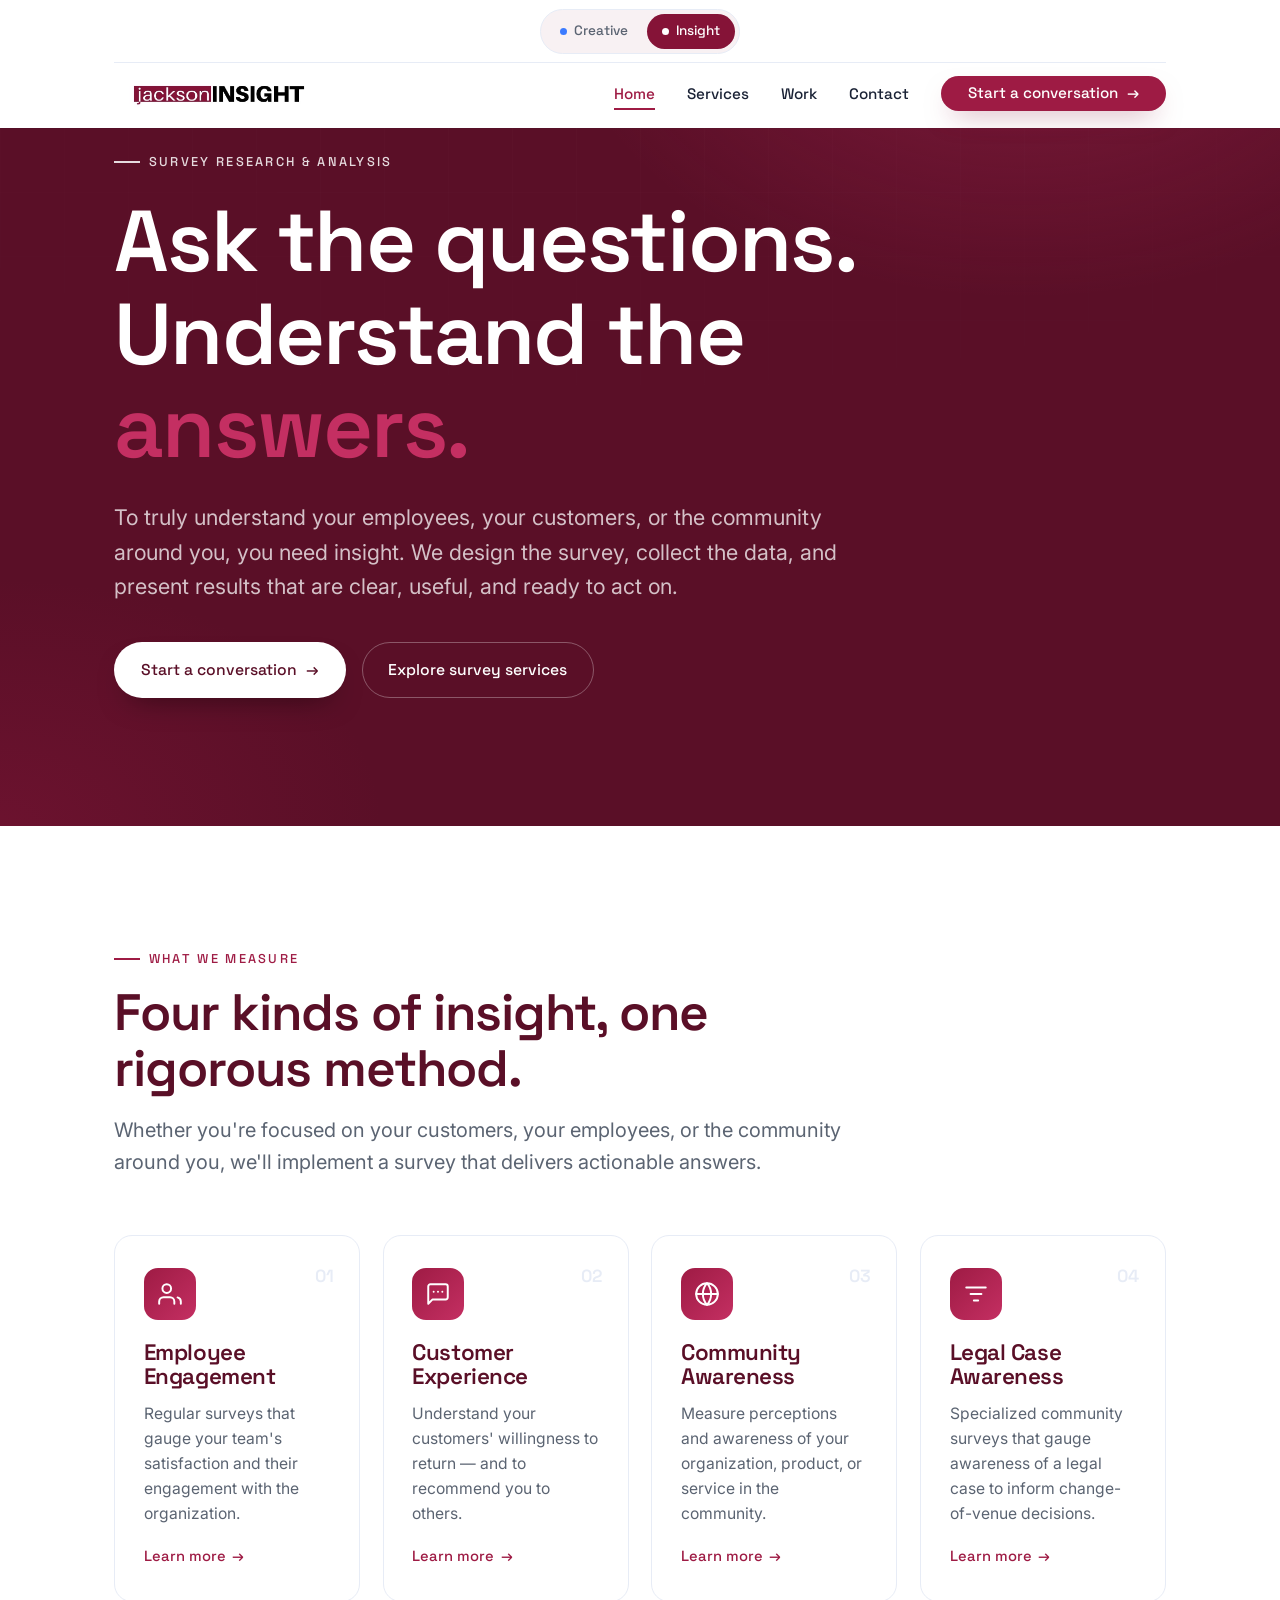
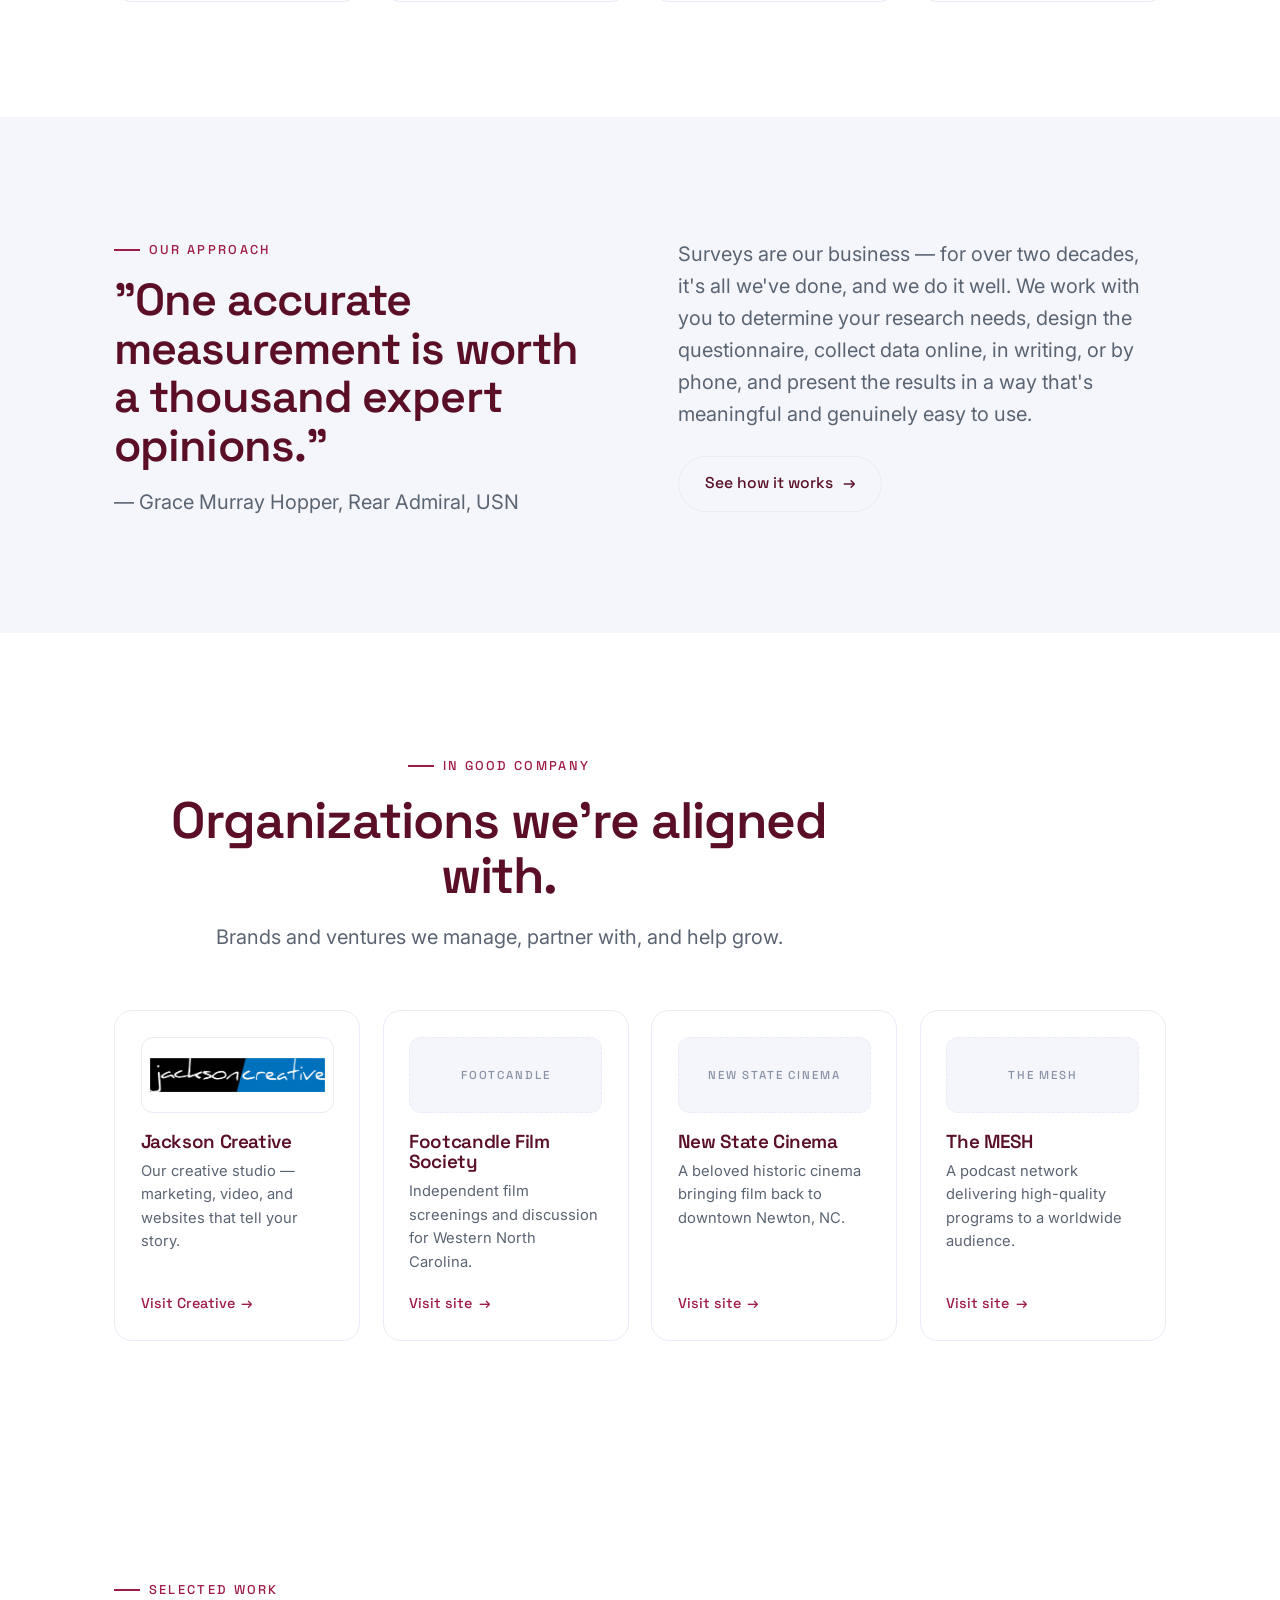
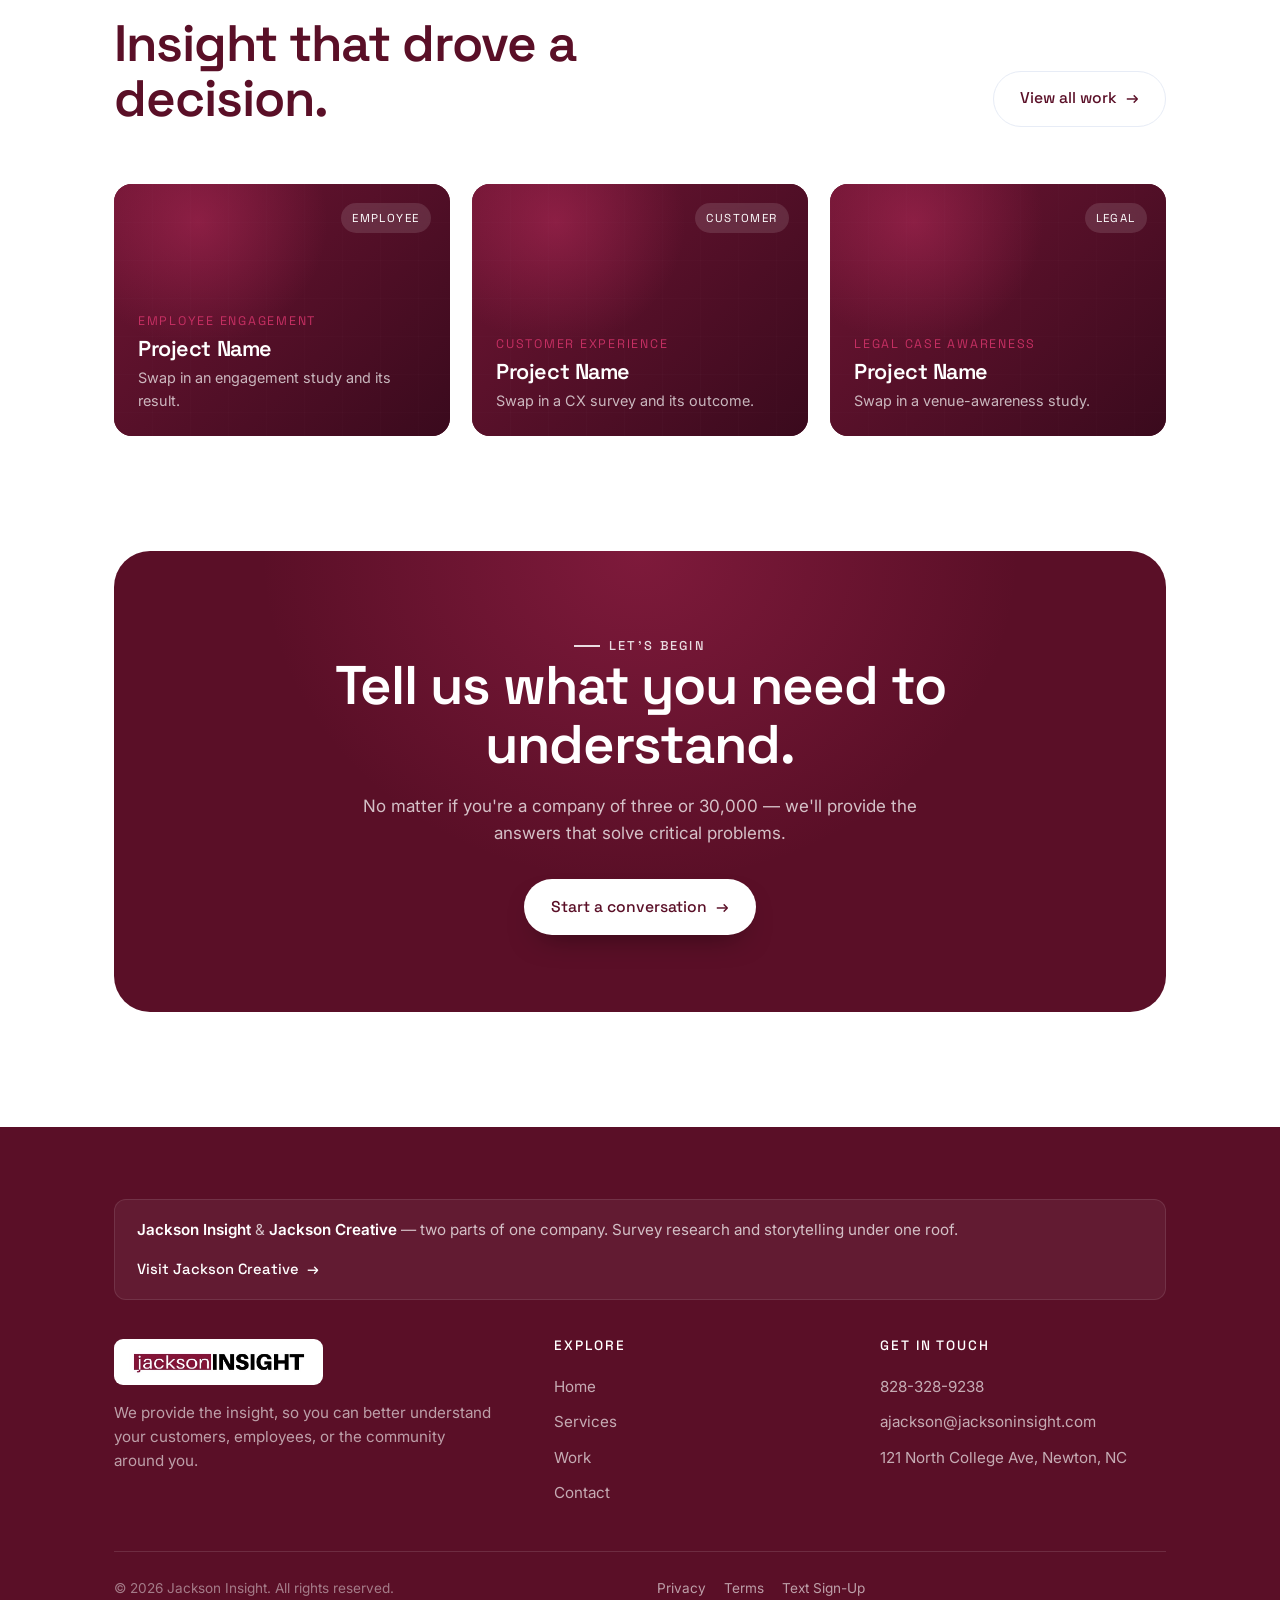
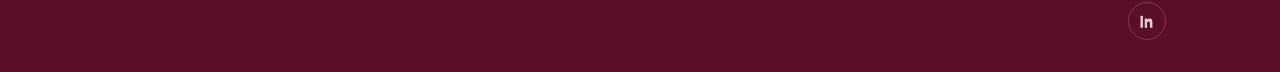
==== commit 1fb82ca2: "Update Jackson Insight address to Newton, NC" ====
--- a/insight/index.html
+++ b/insight/index.html
@@ -4,7 +4,7 @@
 <meta charset="UTF-8" />
 <meta name="viewport" content="width=device-width, initial-scale=1" />
 <title>Jackson Insight — Ask the Questions. Understand the Answers.</title>
-<meta name="description" content="Jackson Insight is a survey research firm in Hickory, NC. We design, run, and analyze surveys that give you actionable insight into your employees, customers, and community." />
+<meta name="description" content="Jackson Insight is a survey research firm in Newton, NC. We design, run, and analyze surveys that give you actionable insight into your employees, customers, and community." />
 <meta property="og:title" content="Jackson Insight — Ask the Questions. Understand the Answers." />
 <meta property="og:description" content="Survey research that turns questions into actionable answers." />
 <meta property="og:type" content="website" />
@@ -18,21 +18,21 @@
 <!-- ===== Header ===== -->
 <header class="site-header">
   <div class="wrap">
-    <a class="brand" href="index.html" aria-label="Jackson Insight home">
+    <a class="brand" href="/insight/index.html" aria-label="Jackson Insight home">
       <span class="logo-badge"><img src="../assets/jackson-insight-logo.png" alt="Jackson Insight" /></span>
     </a>
     <div class="brand-switch" role="group" aria-label="Switch between Jackson companies">
-      <a class="bs-opt" data-brand="creative" href="../index.html"><span class="dot"></span>Creative</a>
-      <a class="bs-opt active" data-brand="insight" href="index.html" aria-current="page"><span class="dot"></span>Insight</a>
+      <a class="bs-opt" data-brand="creative" href="/index.html"><span class="dot"></span>Creative</a>
+      <a class="bs-opt active" data-brand="insight" href="/insight/index.html" aria-current="page"><span class="dot"></span>Insight</a>
     </div>
     <nav class="nav" aria-label="Primary">
       <button class="nav-toggle" aria-label="Toggle menu" aria-expanded="false"><span></span><span></span><span></span></button>
       <ul class="nav-links">
-        <li><a href="index.html" class="active">Home</a></li>
-        <li><a href="services.html">Services</a></li>
-        <li><a href="work.html">Work</a></li>
-        <li><a href="contact.html">Contact</a></li>
-        <li><a href="contact.html" class="btn btn-primary">Start a conversation <span class="arrow">→</span></a></li>
+        <li><a href="/insight/index.html" class="active">Home</a></li>
+        <li><a href="/insight/services.html">Services</a></li>
+        <li><a href="/insight/work.html">Work</a></li>
+        <li><a href="/insight/contact.html">Contact</a></li>
+        <li><a href="/insight/contact.html" class="btn btn-primary">Start a conversation <span class="arrow">→</span></a></li>
       </ul>
     </nav>
   </div>
@@ -46,8 +46,8 @@
     <h1 class="reveal d1">Ask the questions.<br>Understand the <span class="accent">answers.</span></h1>
     <p class="lead reveal d2">To truly understand your employees, your customers, or the community around you, you need insight. We design the survey, collect the data, and present results that are clear, useful, and ready to act on.</p>
     <div class="cta-row reveal d3">
-      <a href="contact.html" class="btn btn-primary">Start a conversation <span class="arrow">→</span></a>
-      <a href="services.html" class="btn btn-ghost">Explore survey services</a>
+      <a href="/insight/contact.html" class="btn btn-primary">Start a conversation <span class="arrow">→</span></a>
+      <a href="/insight/services.html" class="btn btn-ghost">Explore survey services</a>
     </div>
   </div>
 </section>
@@ -69,7 +69,7 @@
         </div>
         <h3>Employee Engagement</h3>
         <p>Regular surveys that gauge your team's satisfaction and their engagement with the organization.</p>
-        <a href="services.html#employee" class="more">Learn more <span class="arrow">→</span></a>
+        <a href="/insight/services.html#employee" class="more">Learn more <span class="arrow">→</span></a>
       </article>
 
       <article class="svc-card reveal d1">
@@ -79,7 +79,7 @@
         </div>
         <h3>Customer Experience</h3>
         <p>Understand your customers' willingness to return — and to recommend you to others.</p>
-        <a href="services.html#customer" class="more">Learn more <span class="arrow">→</span></a>
+        <a href="/insight/services.html#customer" class="more">Learn more <span class="arrow">→</span></a>
       </article>
 
       <article class="svc-card reveal d2">
@@ -89,7 +89,7 @@
         </div>
         <h3>Community Awareness</h3>
         <p>Measure perceptions and awareness of your organization, product, or service in the community.</p>
-        <a href="services.html#community" class="more">Learn more <span class="arrow">→</span></a>
+        <a href="/insight/services.html#community" class="more">Learn more <span class="arrow">→</span></a>
       </article>
 
       <article class="svc-card reveal d3">
@@ -99,7 +99,7 @@
         </div>
         <h3>Legal Case Awareness</h3>
         <p>Specialized community surveys that gauge awareness of a legal case to inform change-of-venue decisions.</p>
-        <a href="services.html#legal" class="more">Learn more <span class="arrow">→</span></a>
+        <a href="/insight/services.html#legal" class="more">Learn more <span class="arrow">→</span></a>
       </article>
 
     </div>
@@ -117,7 +117,7 @@
       </div>
       <div class="reveal d1">
         <p class="lead">Surveys are our business — for over two decades, it's all we've done, and we do it well. We work with you to determine your research needs, design the questionnaire, collect data online, in writing, or by phone, and present the results in a way that's meaningful and genuinely easy to use.</p>
-        <a href="services.html" class="btn btn-outline" style="margin-top:1.6rem;">See how it works <span class="arrow">→</span></a>
+        <a href="/insight/services.html" class="btn btn-outline" style="margin-top:1.6rem;">See how it works <span class="arrow">→</span></a>
       </div>
     </div>
   </div>
@@ -137,7 +137,7 @@
         <div class="partner-logo" style="background:#fff; border-style:solid;"><img src="../assets/partners/jackson-creative.png" alt="Jackson Creative" /></div>
         <h3>Jackson Creative</h3>
         <p>Our creative studio — marketing, video, and websites that tell your story.</p>
-        <a class="plink" href="../index.html">Visit Creative <span class="arrow">→</span></a>
+        <a class="plink" href="/index.html">Visit Creative <span class="arrow">→</span></a>
       </article>
 
       <article class="partner-card reveal d1">
@@ -151,14 +151,14 @@
         <div class="partner-logo"><!-- Replace with <img src="../assets/partners/new-state-cinema.png" alt="New State Cinema"> -->New State Cinema</div>
         <h3>New State Cinema</h3>
         <p>A beloved historic cinema bringing film back to downtown Newton, NC.</p>
-        <a class="plink" href="https://www.statecinemanewton.com" target="_blank" rel="noopener">Visit site <span class="arrow">→</span></a>
+        <a class="plink" href="https://statecinemanewton.com" target="_blank" rel="noopener">Visit site <span class="arrow">→</span></a>
       </article>
 
       <article class="partner-card reveal d3">
         <div class="partner-logo"><!-- Replace with <img src="../assets/partners/the-mesh.png" alt="The MESH"> -->The MESH</div>
         <h3>The MESH</h3>
         <p>A podcast network delivering high-quality programs to a worldwide audience.</p>
-        <a class="plink" href="https://www.themesh.tv" target="_blank" rel="noopener">Visit site <span class="arrow">→</span></a>
+        <a class="plink" href="https://themesh.tv" target="_blank" rel="noopener">Visit site <span class="arrow">→</span></a>
       </article>
 
     </div>
@@ -173,12 +173,12 @@
         <span class="eyebrow">Selected work</span>
         <h2>Insight that drove a decision.</h2>
       </div>
-      <a href="work.html" class="btn btn-outline">View all work <span class="arrow">→</span></a>
+      <a href="/insight/work.html" class="btn btn-outline">View all work <span class="arrow">→</span></a>
     </div>
     <div class="grid cols-3">
-      <a href="work.html" class="work-card reveal"><div class="ph"></div><span class="badge">Employee</span><div class="meta"><div class="cat">Employee Engagement</div><h3>Project Name</h3><p>Swap in an engagement study and its result.</p></div></a>
-      <a href="work.html" class="work-card reveal d1"><div class="ph"></div><span class="badge">Customer</span><div class="meta"><div class="cat">Customer Experience</div><h3>Project Name</h3><p>Swap in a CX survey and its outcome.</p></div></a>
-      <a href="work.html" class="work-card reveal d2"><div class="ph"></div><span class="badge">Legal</span><div class="meta"><div class="cat">Legal Case Awareness</div><h3>Project Name</h3><p>Swap in a venue-awareness study.</p></div></a>
+      <a href="/insight/work.html" class="work-card reveal"><div class="ph"></div><span class="badge">Employee</span><div class="meta"><div class="cat">Employee Engagement</div><h3>Project Name</h3><p>Swap in an engagement study and its result.</p></div></a>
+      <a href="/insight/work.html" class="work-card reveal d1"><div class="ph"></div><span class="badge">Customer</span><div class="meta"><div class="cat">Customer Experience</div><h3>Project Name</h3><p>Swap in a CX survey and its outcome.</p></div></a>
+      <a href="/insight/work.html" class="work-card reveal d2"><div class="ph"></div><span class="badge">Legal</span><div class="meta"><div class="cat">Legal Case Awareness</div><h3>Project Name</h3><p>Swap in a venue-awareness study.</p></div></a>
     </div>
   </div>
 </section>
@@ -190,7 +190,7 @@
       <span class="eyebrow on-dark" style="justify-content:center;">Let's begin</span>
       <h2>Tell us what you need to understand.</h2>
       <p>No matter if you're a company of three or 30,000 — we'll provide the answers that solve critical problems.</p>
-      <a href="contact.html" class="btn btn-primary">Start a conversation <span class="arrow">→</span></a>
+      <a href="/insight/contact.html" class="btn btn-primary">Start a conversation <span class="arrow">→</span></a>
     </div>
   </div>
 </section>
@@ -201,30 +201,30 @@
   <div class="wrap">
     <div class="family-strip">
       <div class="fs-text"><strong>Jackson Insight</strong> &amp; <strong>Jackson Creative</strong> — two parts of one company. Survey research and storytelling under one roof.</div>
-      <a class="fs-link" href="../index.html">Visit Jackson Creative <span class="arrow">→</span></a>
+      <a class="fs-link" href="/index.html">Visit Jackson Creative <span class="arrow">→</span></a>
     </div>
     <div class="footer-top">
       <div>
-        <a class="brand" href="index.html"><span class="logo-badge"><img src="../assets/jackson-insight-logo.png" alt="Jackson Insight" /></span></a>
+        <a class="brand" href="/insight/index.html"><span class="logo-badge"><img src="../assets/jackson-insight-logo.png" alt="Jackson Insight" /></span></a>
         <p class="footer-blurb">We provide the insight, so you can better understand your customers, employees, or the community around you.</p>
       </div>
       <div class="footer-col">
         <h4>Explore</h4>
-        <a href="index.html">Home</a>
-        <a href="services.html">Services</a>
-        <a href="work.html">Work</a>
-        <a href="contact.html">Contact</a>
+        <a href="/insight/index.html">Home</a>
+        <a href="/insight/services.html">Services</a>
+        <a href="/insight/work.html">Work</a>
+        <a href="/insight/contact.html">Contact</a>
       </div>
       <div class="footer-col">
         <h4>Get in touch</h4>
         <a href="tel:828-328-9238">828-328-9238</a>
         <a href="mailto:ajackson@jacksoninsight.com">ajackson@jacksoninsight.com</a>
-        <a href="https://maps.google.com/?q=219+1st+Ave+SW+Hickory+NC+28602" target="_blank" rel="noopener">219 1st Ave SW, Hickory, NC</a>
+        <a href="https://maps.google.com/?q=121+North+College+Ave+Newton+NC+28658" target="_blank" rel="noopener">121 North College Ave, Newton, NC</a>
       </div>
     </div>
     <div class="footer-bottom">
       <span>© <span id="year">2026</span> Jackson Insight. All rights reserved.</span>
-      <span style="display:flex; gap:1.1rem;"><a href="privacy.html" style="color:rgba(255,255,255,.6);">Privacy</a><a href="terms.html" style="color:rgba(255,255,255,.6);">Terms</a><a href="text-signup.html" style="color:rgba(255,255,255,.6);">Text Sign-Up</a></span>
+      <span style="display:flex; gap:1.1rem;"><a href="/insight/privacy.html" style="color:rgba(255,255,255,.6);">Privacy</a><a href="/insight/terms.html" style="color:rgba(255,255,255,.6);">Terms</a><a href="/insight/text-signup.html" style="color:rgba(255,255,255,.6);">Text Sign-Up</a></span>
       <div class="socials">
         <a href="https://www.linkedin.com/company/jackson-creative/" target="_blank" rel="noopener" aria-label="LinkedIn"><svg viewBox="0 0 24 24" fill="currentColor"><path d="M6.94 7A1.94 1.94 0 113 7a1.94 1.94 0 013.94 0zM3.3 8.5h3.3V21H3.3V8.5zM9 8.5h3.16v1.7h.05c.44-.83 1.5-1.7 3.1-1.7 3.3 0 3.9 2.17 3.9 5V21h-3.3v-5.3c0-1.26 0-2.9-1.76-2.9s-2.03 1.37-2.03 2.8V21H9V8.5z"/></svg></a>
       </div>
--- a/assets/styles.css
+++ b/assets/styles.css
@@ -301,6 +301,15 @@
   background-image: linear-gradient(rgba(255,255,255,.06) 1px, transparent 1px), linear-gradient(90deg, rgba(255,255,255,.06) 1px, transparent 1px);
   background-size: 38px 38px;
 }
+/* full-card photo background (with a dark scrim so the caption stays legible) */
+.work-card .ph.photo {
+  background-image:
+    linear-gradient(to top, rgba(8,12,22,.90) 0%, rgba(8,12,22,.42) 42%, rgba(8,12,22,.28) 100%),
+    var(--img);
+  background-size: cover; background-position: center;
+}
+.work-card .ph.photo.top { background-position: top center; }
+.work-card .ph.photo::after { display: none; }
 .work-card .meta { position: absolute; inset: auto 0 0 0; z-index: 2; padding: 1.5rem; color: #fff; }
 .work-card .cat { font-family: var(--font-head); font-size: .78rem; letter-spacing: .14em; text-transform: uppercase; color: var(--blue-bright); }
 .work-card h3 { color: #fff; font-size: 1.35rem; margin-top: .35rem; }
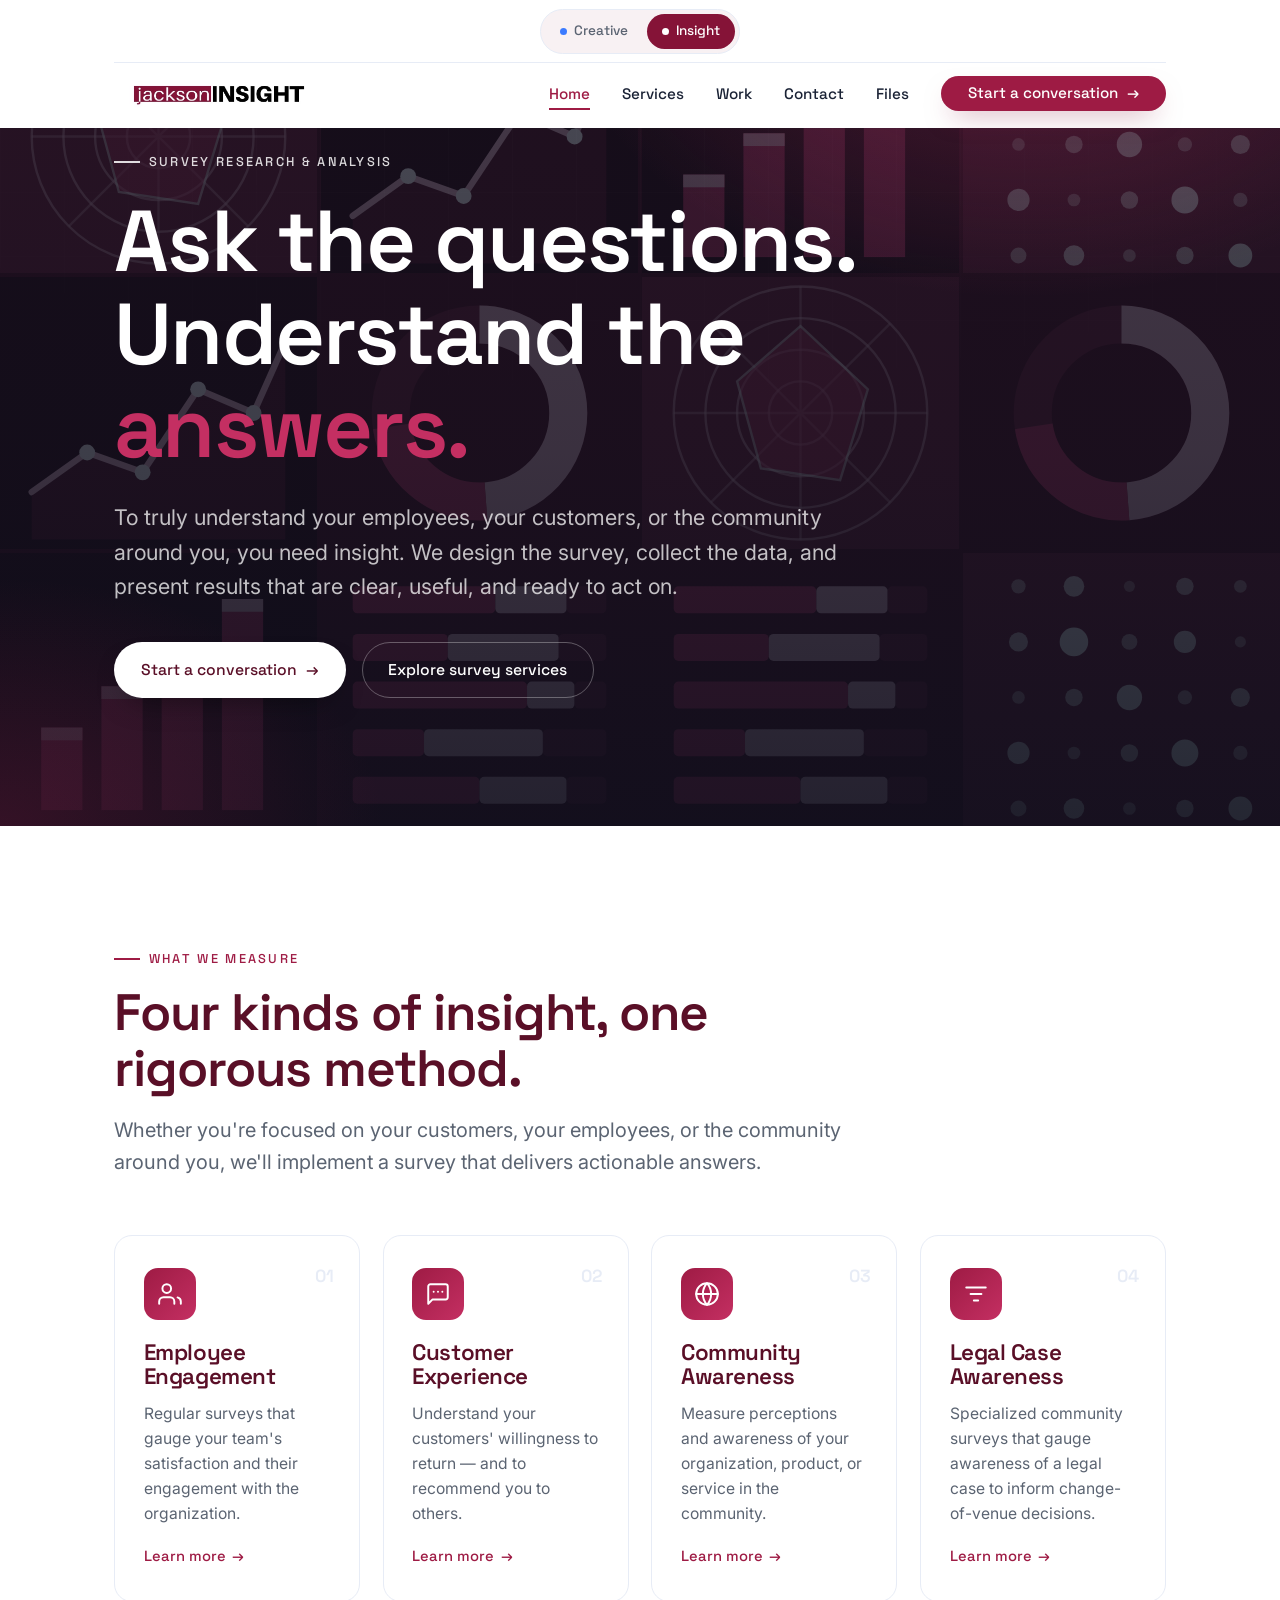
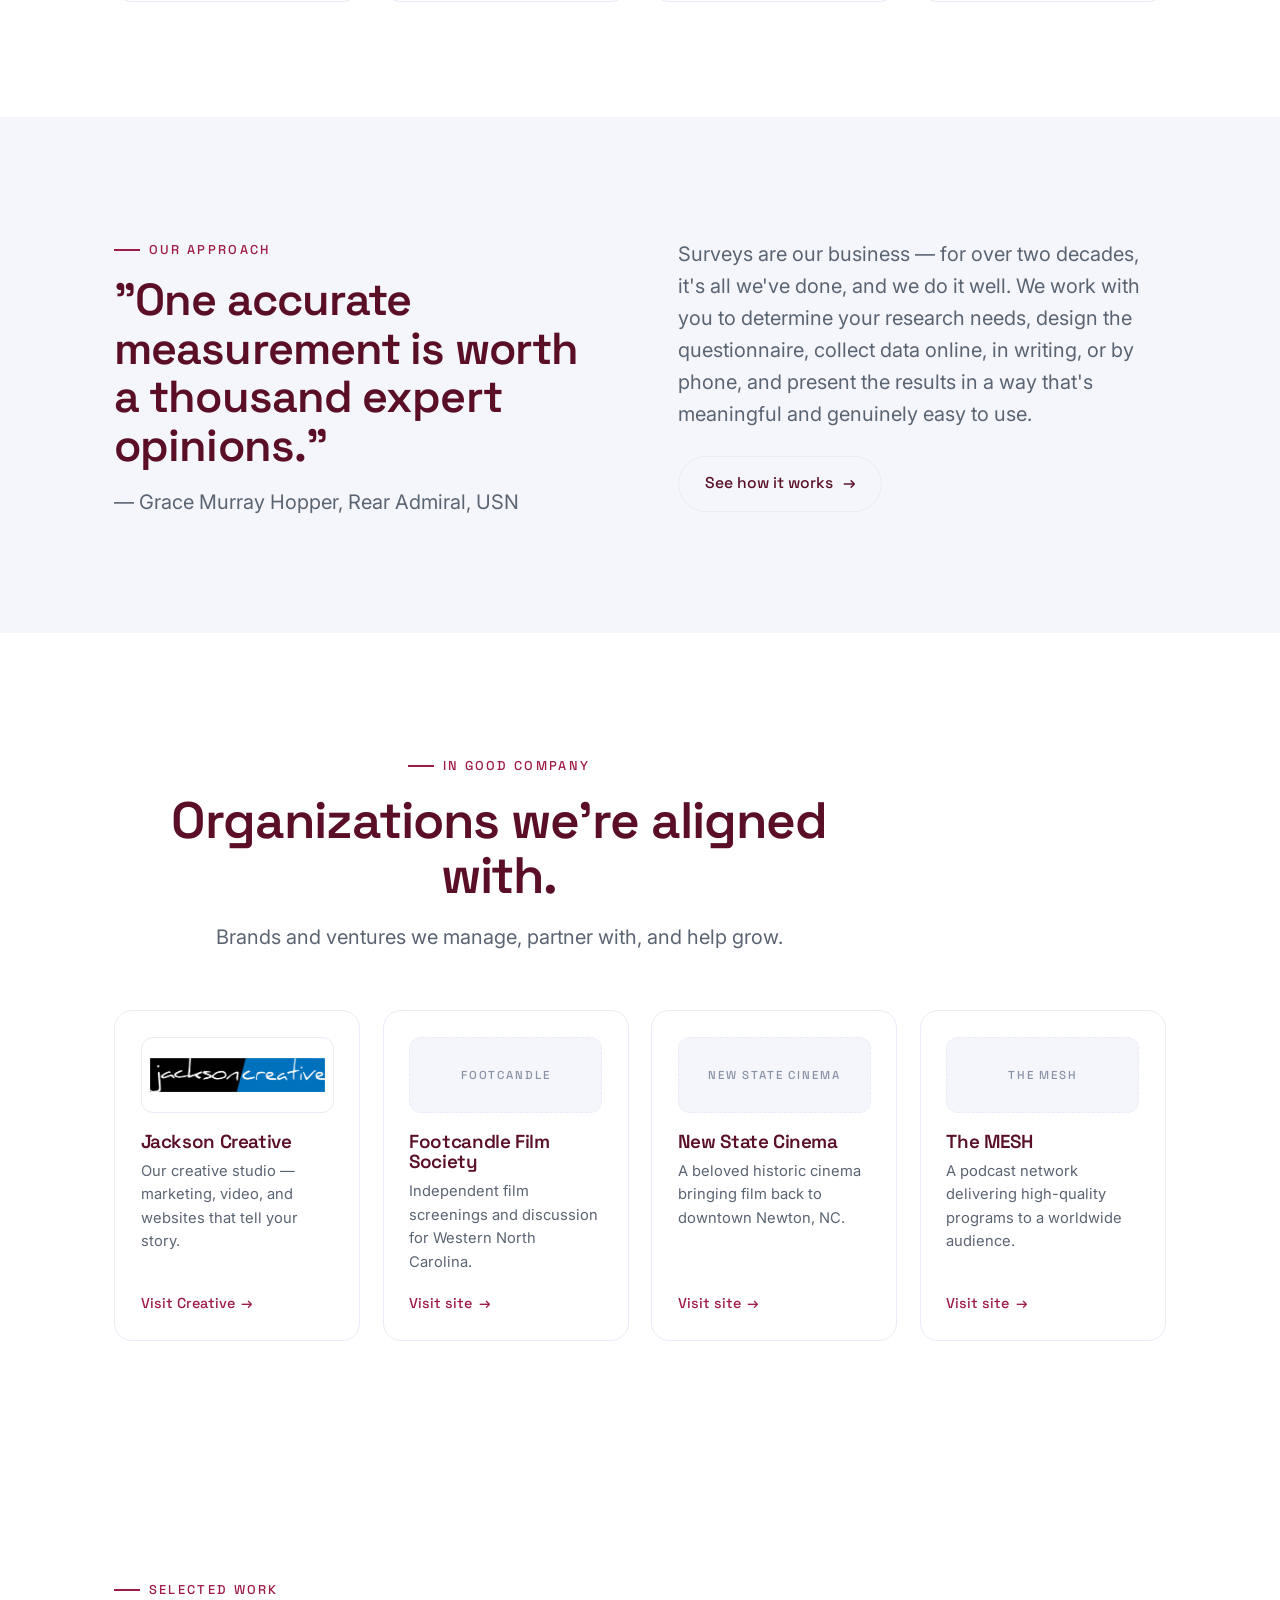
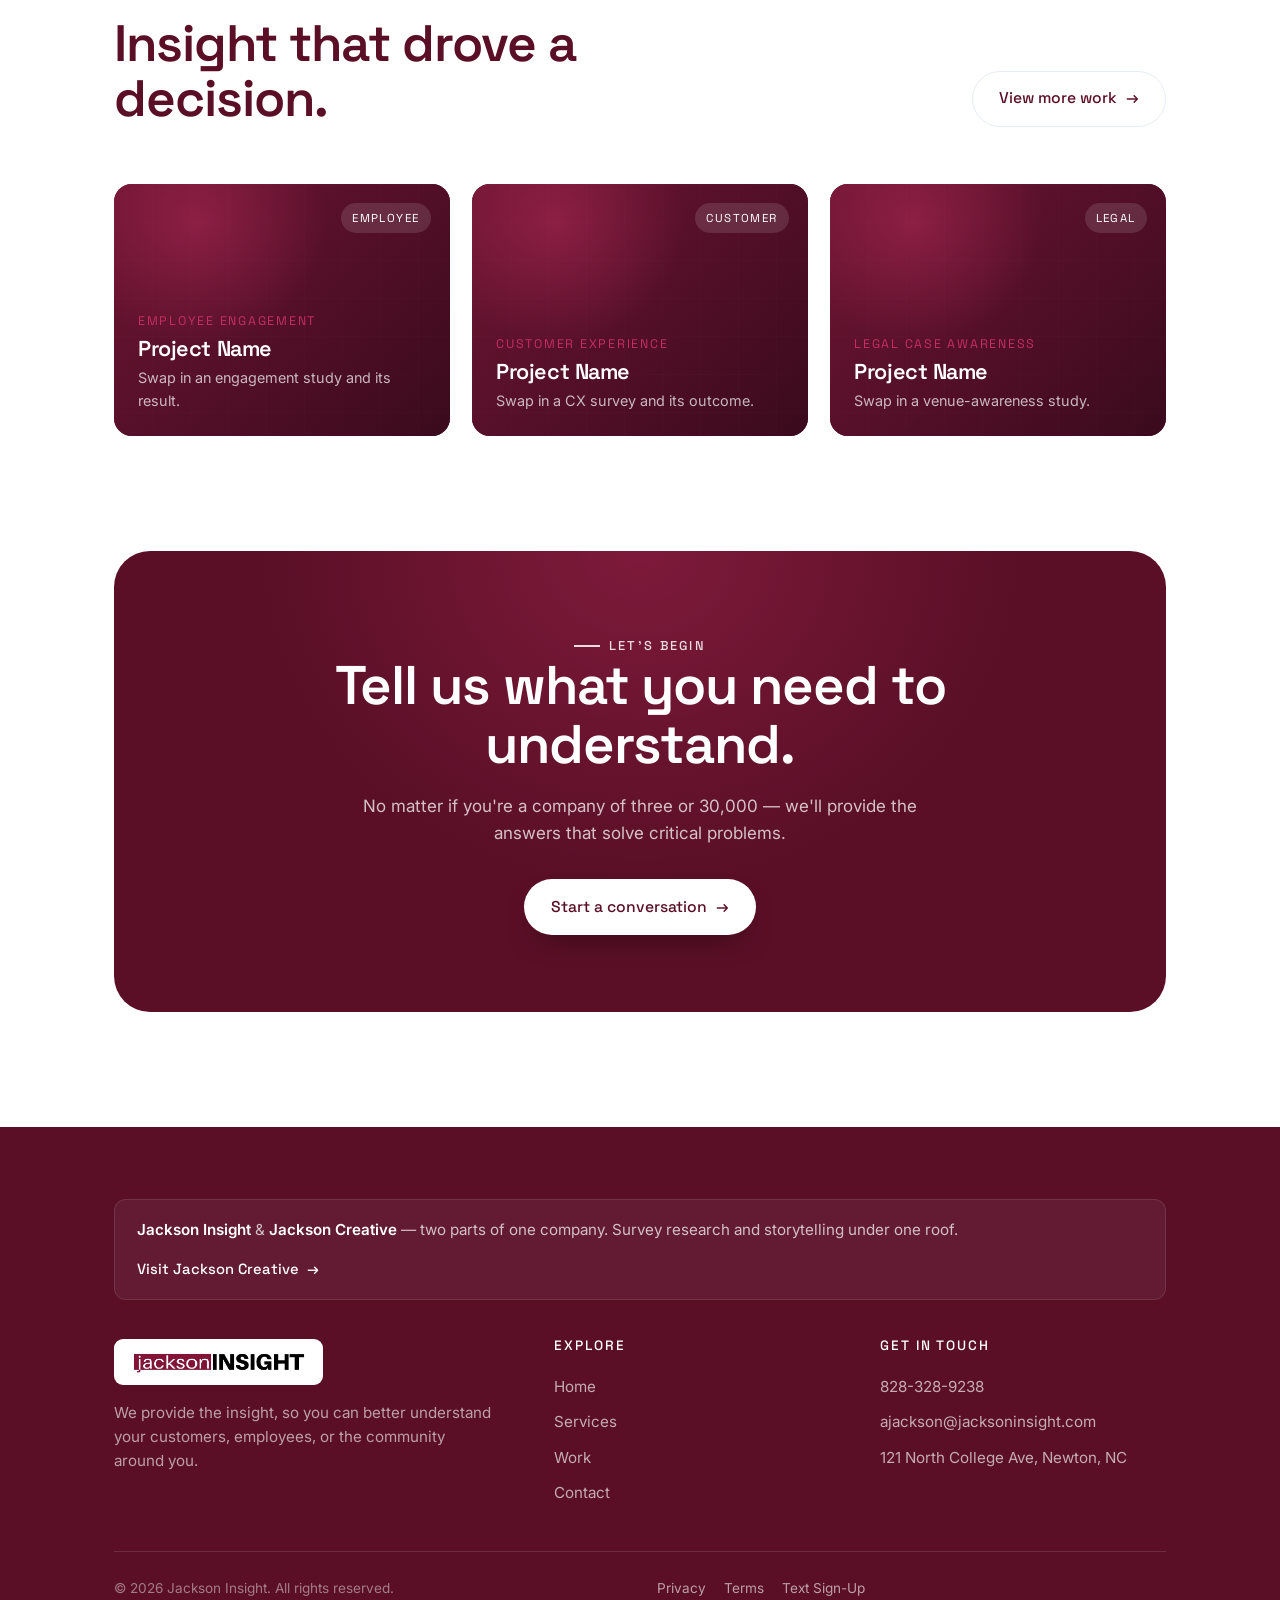
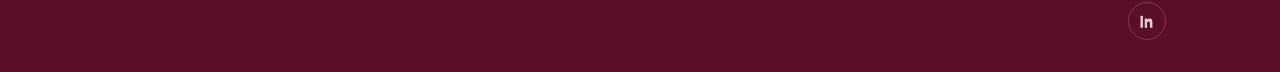
==== commit ba126dfe: "Add Files nav link, hero mosaics, partner logos, and video work cards - Add "Files" link (files.thej" ====
--- a/insight/index.html
+++ b/insight/index.html
@@ -32,6 +32,7 @@
         <li><a href="/insight/services.html">Services</a></li>
         <li><a href="/insight/work.html">Work</a></li>
         <li><a href="/insight/contact.html">Contact</a></li>
+        <li><a href="https://files.thejacksoncreative.com" target="_blank" rel="noopener">Files</a></li>
         <li><a href="/insight/contact.html" class="btn btn-primary">Start a conversation <span class="arrow">→</span></a></li>
       </ul>
     </nav>
@@ -41,6 +42,29 @@
 <main>
 <!-- ===== Hero ===== -->
 <section class="hero">
+  <!--
+    HERO MOSAIC (4×3) — Insight
+    12 dimmed still tiles behind the hero (no video on this side). Placeholders use the
+    abstract data-viz set in /assets/insight-grid/ (tile1–tile6.svg), on-brand for survey work.
+    Swap the --img url on any .hero-tile to use real imagery later. Positions shuffle on load.
+  -->
+  <div class="hero-media" aria-hidden="true">
+    <div class="hero-grid">
+      <div class="hero-tile" style="--img:url('/assets/insight-grid/tile1.svg')"></div>
+      <div class="hero-tile" style="--img:url('/assets/insight-grid/tile4.svg')"></div>
+      <div class="hero-tile" style="--img:url('/assets/insight-grid/tile2.svg')"></div>
+      <div class="hero-tile" style="--img:url('/assets/insight-grid/tile6.svg')"></div>
+      <div class="hero-tile" style="--img:url('/assets/insight-grid/tile3.svg')"></div>
+      <div class="hero-tile" style="--img:url('/assets/insight-grid/tile5.svg')"></div>
+      <div class="hero-tile" style="--img:url('/assets/insight-grid/tile2.svg')"></div>
+      <div class="hero-tile" style="--img:url('/assets/insight-grid/tile6.svg')"></div>
+      <div class="hero-tile" style="--img:url('/assets/insight-grid/tile1.svg')"></div>
+      <div class="hero-tile" style="--img:url('/assets/insight-grid/tile3.svg')"></div>
+      <div class="hero-tile" style="--img:url('/assets/insight-grid/tile5.svg')"></div>
+      <div class="hero-tile" style="--img:url('/assets/insight-grid/tile4.svg')"></div>
+    </div>
+    <div class="hero-scrim"></div>
+  </div>
   <div class="wrap">
     <span class="eyebrow on-dark reveal">Survey research &amp; analysis</span>
     <h1 class="reveal d1">Ask the questions.<br>Understand the <span class="accent">answers.</span></h1>
@@ -173,7 +197,7 @@
         <span class="eyebrow">Selected work</span>
         <h2>Insight that drove a decision.</h2>
       </div>
-      <a href="/insight/work.html" class="btn btn-outline">View all work <span class="arrow">→</span></a>
+      <a href="/insight/work.html" class="btn btn-outline">View more work <span class="arrow">→</span></a>
     </div>
     <div class="grid cols-3">
       <a href="/insight/work.html" class="work-card reveal"><div class="ph"></div><span class="badge">Employee</span><div class="meta"><div class="cat">Employee Engagement</div><h3>Project Name</h3><p>Swap in an engagement study and its result.</p></div></a>
--- a/assets/styles.css
+++ b/assets/styles.css
@@ -209,6 +209,22 @@
   background: linear-gradient(180deg, rgba(10,15,28,.68) 0%, rgba(10,15,28,.74) 55%, rgba(10,15,28,.86) 100%);
 }
 @media (prefers-reduced-motion: reduce) { .hero-video { display: none; } }
+
+/* Hero mosaic (4×3): a few tiles animate, the rest are stills — all dimmed by the scrim above */
+.hero-grid {
+  position: absolute; inset: 0; z-index: 0;
+  display: grid;
+  grid-template-columns: repeat(4, 1fr);
+  grid-template-rows: repeat(3, 1fr);
+  gap: 4px; background: var(--black);
+  filter: brightness(.85) saturate(.95);
+}
+.hero-tile {
+  position: relative; overflow: hidden; min-width: 0; min-height: 0;
+  background: #2a0813 var(--img, none) center / cover no-repeat;
+}
+video.hero-tile { width: 100%; height: 100%; object-fit: cover; display: block; }
+
 .hero .wrap { position: relative; z-index: 2; }
 .hero h1 {
   color: #fff; font-size: clamp(2.6rem, 7vw, 5.4rem); font-weight: 600; max-width: 16ch;
@@ -316,6 +332,33 @@
 .work-card p { color: rgba(255,255,255,.7); font-size: .9rem; margin-top: .35rem; }
 .work-card .badge { position: absolute; top: 1.2rem; right: 1.2rem; z-index: 2; background: rgba(255,255,255,.12); backdrop-filter: blur(6px); color: #fff; font-size: .72rem; font-family: var(--font-head); letter-spacing: .12em; text-transform: uppercase; padding: .35rem .7rem; border-radius: 100px; }
 
+/* Play affordance on video work cards */
+.work-card.js-video { cursor: pointer; }
+.work-card .play-btn {
+  position: absolute; z-index: 2; top: 50%; left: 50%; transform: translate(-50%, -50%);
+  width: 64px; height: 64px; border-radius: 50%;
+  background: rgba(0,0,0,.5); border: 2px solid rgba(255,255,255,.9);
+  display: grid; place-items: center;
+  transition: transform .3s var(--ease), background .3s var(--ease);
+}
+.work-card .play-btn::after {
+  content: ""; width: 0; height: 0; margin-left: 4px;
+  border-style: solid; border-width: 10px 0 10px 17px;
+  border-color: transparent transparent transparent #fff;
+}
+.work-card.js-video:hover .play-btn { transform: translate(-50%, -50%) scale(1.08); background: rgba(0,0,0,.7); }
+
+/* Video lightbox */
+.video-modal { position: fixed; inset: 0; z-index: 1000; display: none; }
+.video-modal.open { display: block; }
+.video-modal__backdrop { position: absolute; inset: 0; background: rgba(5,8,16,.85); backdrop-filter: blur(4px); }
+.video-modal__dialog { position: absolute; top: 50%; left: 50%; transform: translate(-50%, -50%); width: min(92vw, 1100px); }
+.video-modal__frame { position: relative; width: 100%; aspect-ratio: 16/9; background: #000; border-radius: var(--radius); overflow: hidden; box-shadow: var(--shadow); }
+.video-modal__frame iframe { position: absolute; inset: 0; width: 100%; height: 100%; border: 0; }
+.video-modal__close { position: absolute; top: -2.8rem; right: -.2rem; z-index: 2; background: none; border: 0; color: #fff; font-size: 2.2rem; line-height: 1; cursor: pointer; padding: .1rem .5rem; }
+.video-modal__close:hover { color: var(--blue-bright); }
+body.modal-open { overflow: hidden; }
+
 /* ============================================================
    CTA band
    ============================================================ */
@@ -447,7 +490,7 @@
   color: var(--gray-light); font-family: var(--font-head); font-weight: 500; font-size: .72rem;
   letter-spacing: .16em; text-transform: uppercase; text-align: center; padding: .5rem;
 }
-.partner-logo img { max-height: 52px; width: auto; }
+.partner-logo img { max-height: 52px; max-width: 100%; width: auto; }
 .partner-card h3 { font-size: 1.18rem; }
 .partner-card p { margin-top: .45rem; color: var(--gray); font-size: .92rem; }
 .partner-card .plink {
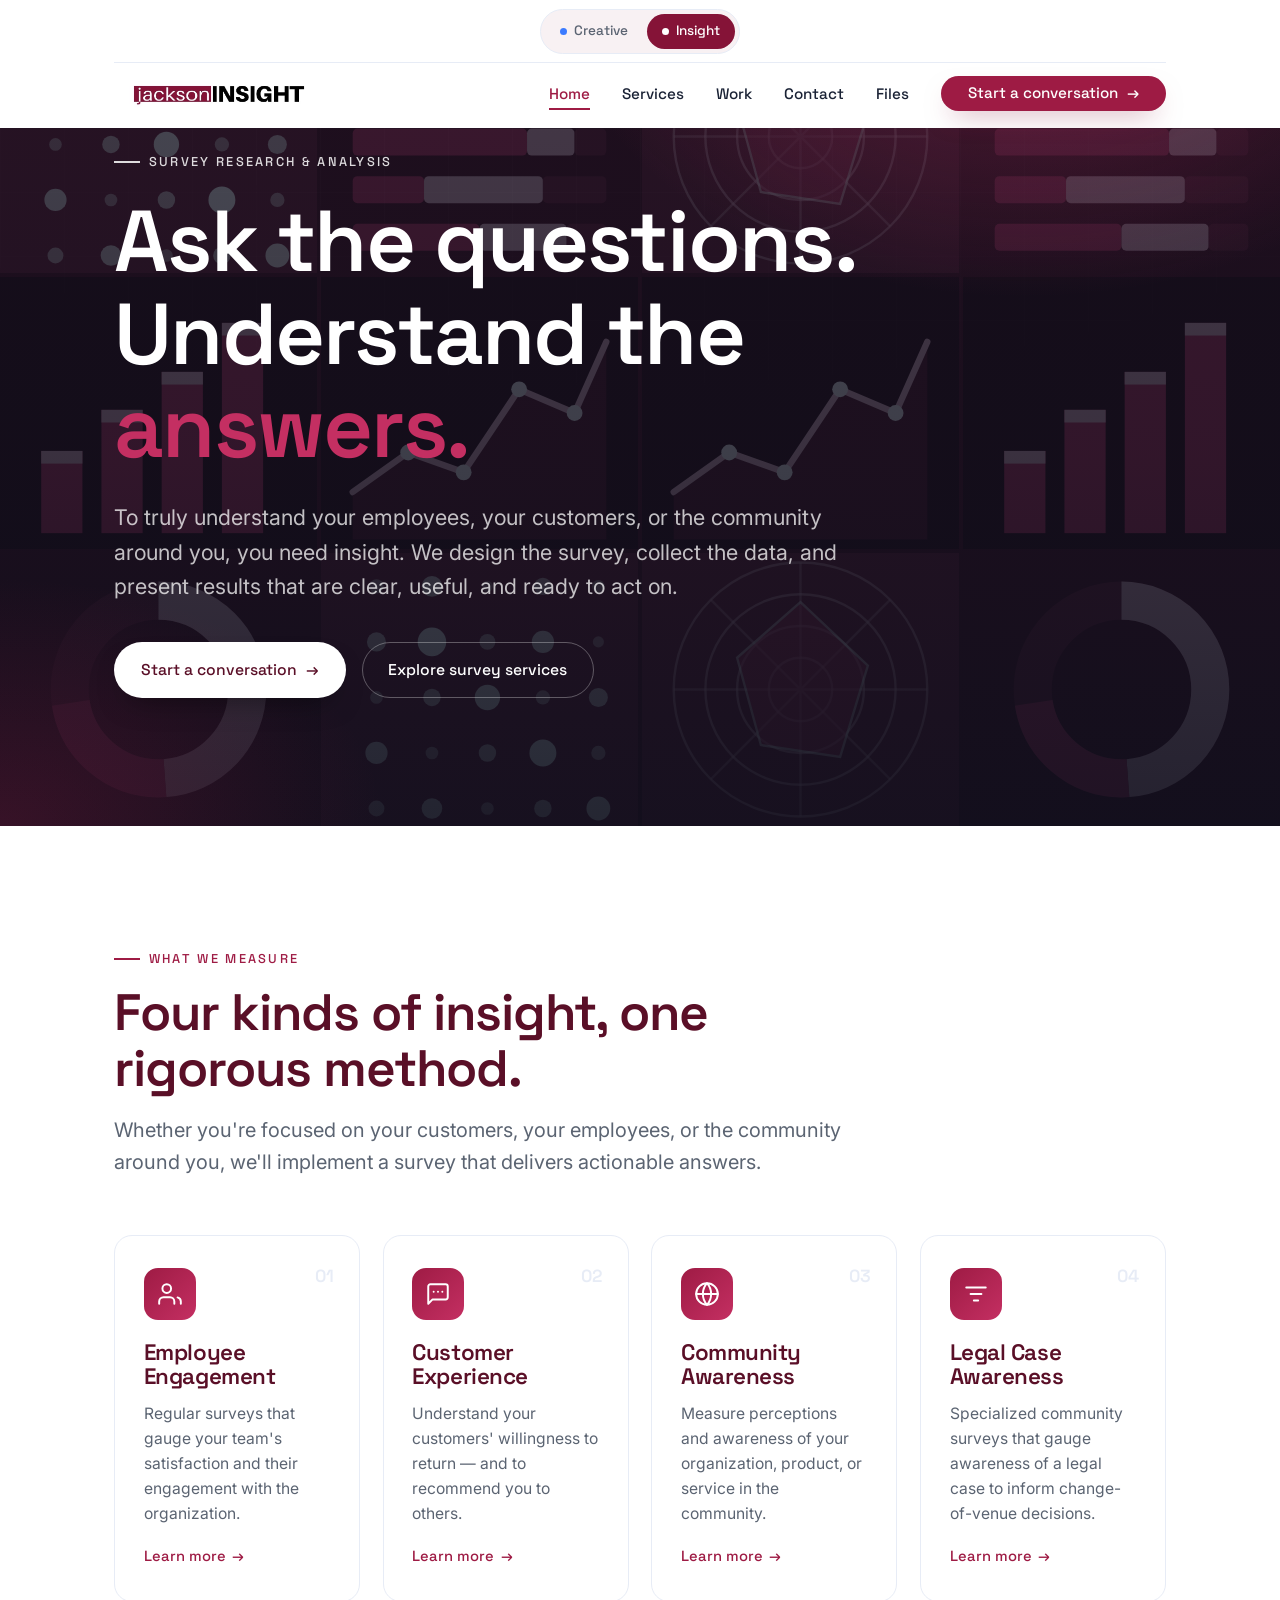
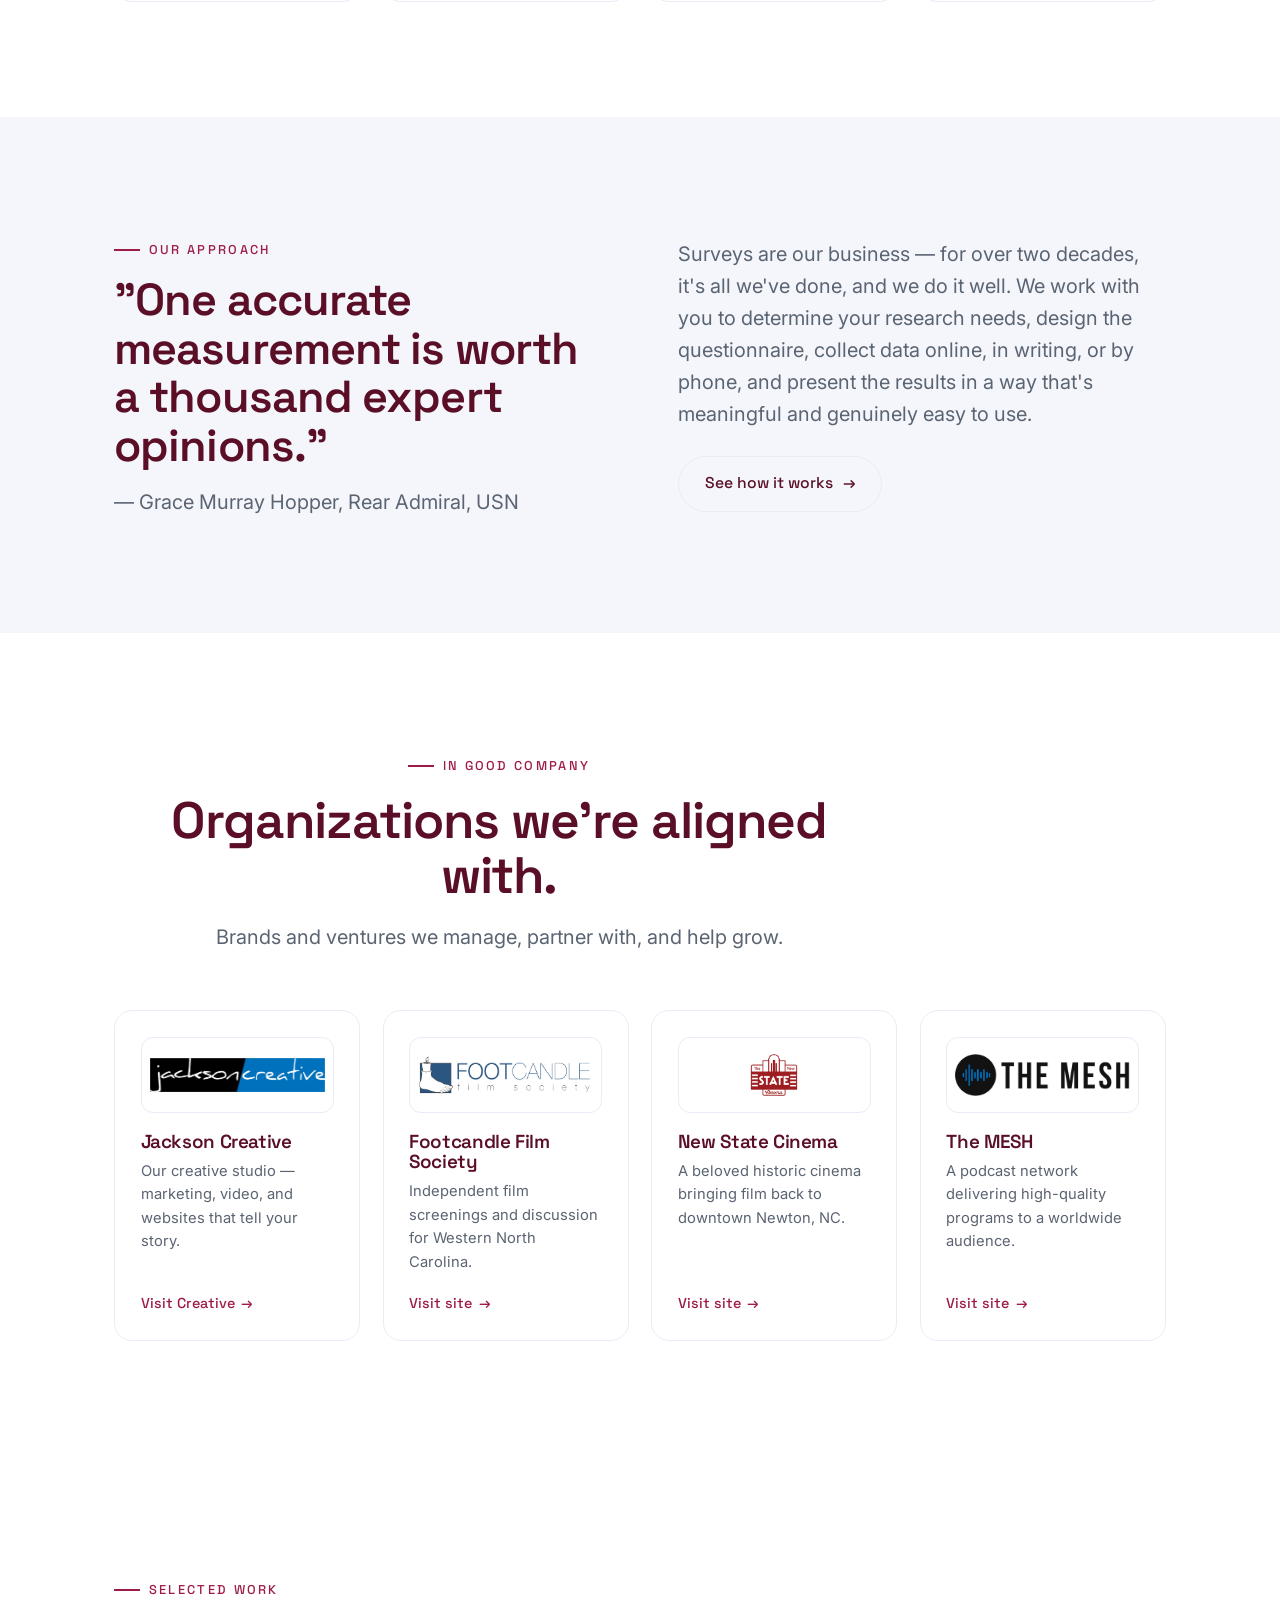
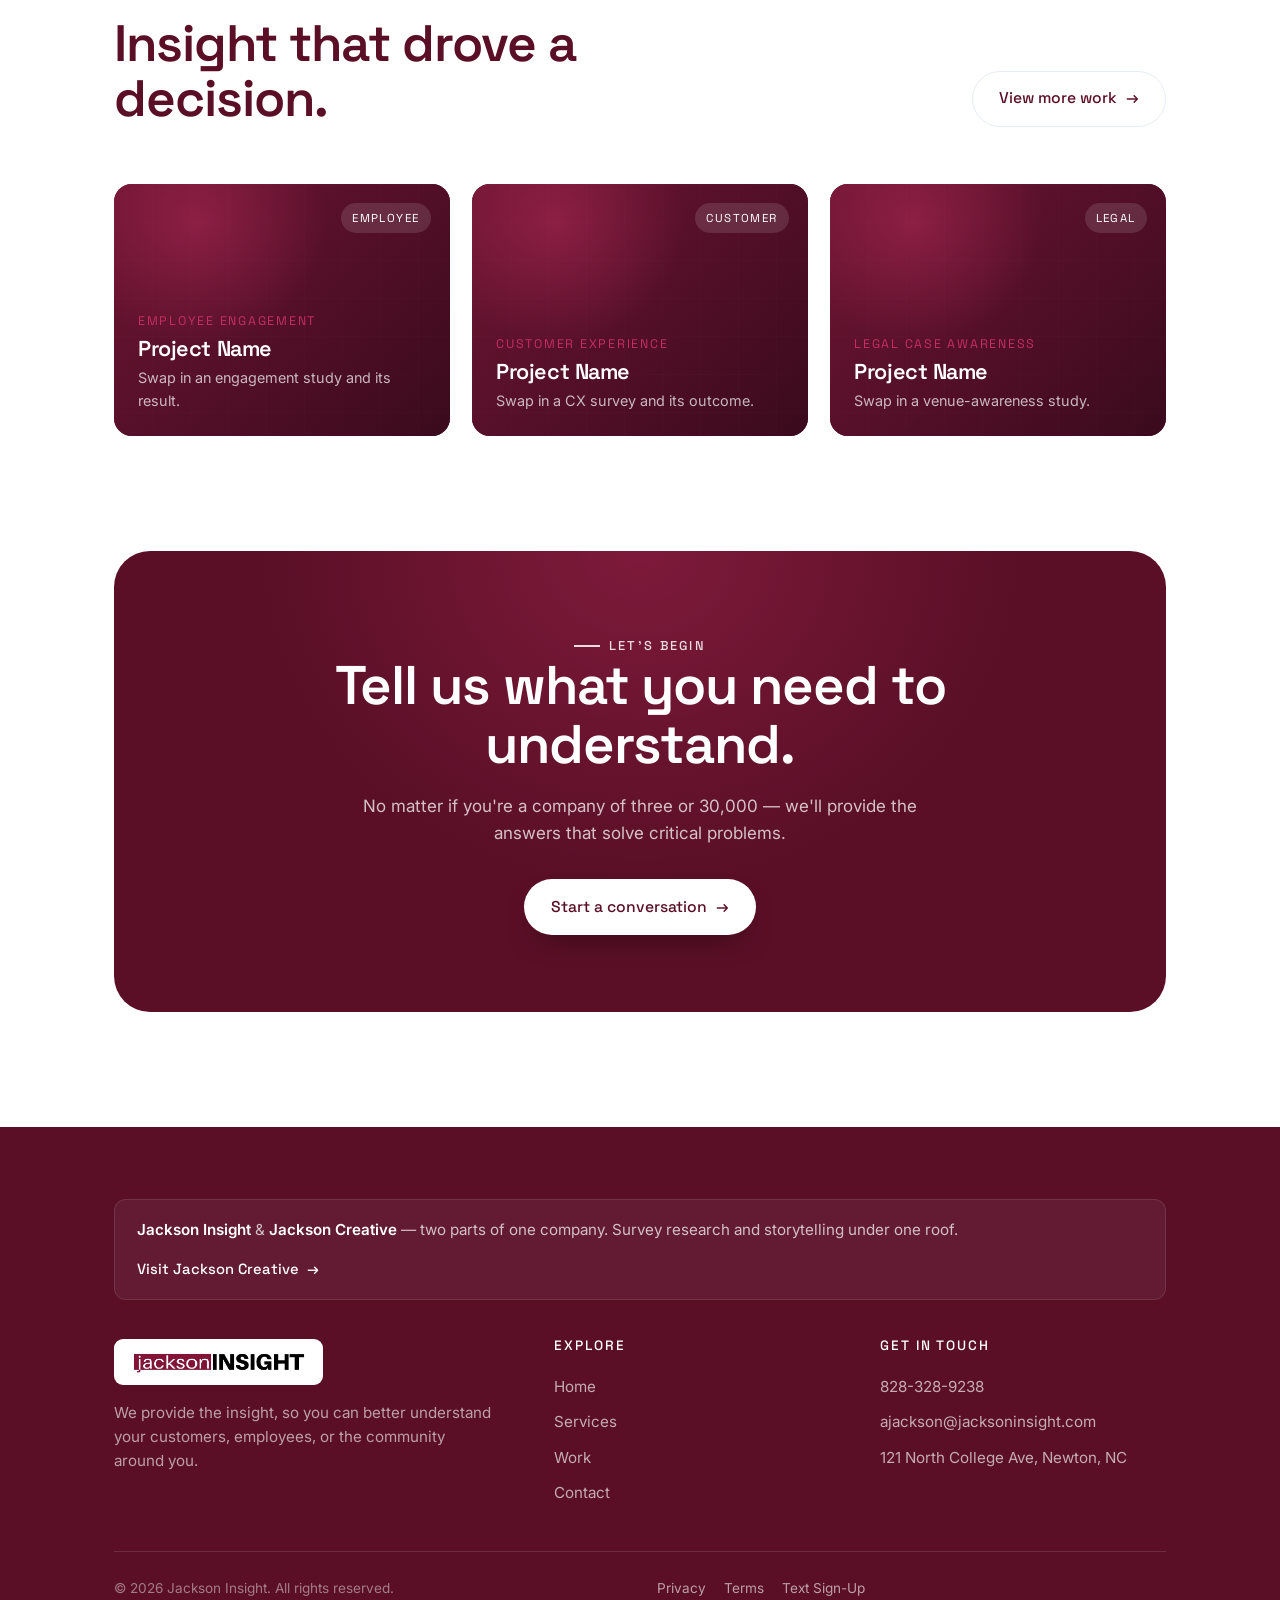
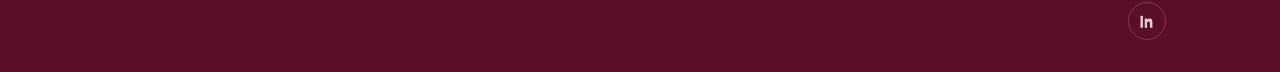
==== commit 189b7352: "Wire partner logos on Insight page to match Creative Replace the Footcandle, New State Cinema, and T" ====
--- a/insight/index.html
+++ b/insight/index.html
@@ -165,21 +165,21 @@
       </article>
 
       <article class="partner-card reveal d1">
-        <div class="partner-logo"><!-- Replace with <img src="../assets/partners/footcandle.png" alt="Footcandle Film Society"> -->Footcandle</div>
+        <div class="partner-logo" style="background:#fff; border-style:solid;"><img src="../assets/partners/footcandle.png" alt="Footcandle Film Society" /></div>
         <h3>Footcandle Film Society</h3>
         <p>Independent film screenings and discussion for Western North Carolina.</p>
         <a class="plink" href="https://www.footcandle.org" target="_blank" rel="noopener">Visit site <span class="arrow">→</span></a>
       </article>
 
       <article class="partner-card reveal d2">
-        <div class="partner-logo"><!-- Replace with <img src="../assets/partners/new-state-cinema.png" alt="New State Cinema"> -->New State Cinema</div>
+        <div class="partner-logo" style="background:#fff; border-style:solid;"><img src="../assets/partners/new-state-cinema.png" alt="New State Cinema" /></div>
         <h3>New State Cinema</h3>
         <p>A beloved historic cinema bringing film back to downtown Newton, NC.</p>
         <a class="plink" href="https://statecinemanewton.com" target="_blank" rel="noopener">Visit site <span class="arrow">→</span></a>
       </article>
 
       <article class="partner-card reveal d3">
-        <div class="partner-logo"><!-- Replace with <img src="../assets/partners/the-mesh.png" alt="The MESH"> -->The MESH</div>
+        <div class="partner-logo" style="background:#fff; border-style:solid;"><img src="../assets/partners/the-mesh.png" alt="The MESH" /></div>
         <h3>The MESH</h3>
         <p>A podcast network delivering high-quality programs to a worldwide audience.</p>
         <a class="plink" href="https://themesh.tv" target="_blank" rel="noopener">Visit site <span class="arrow">→</span></a>
